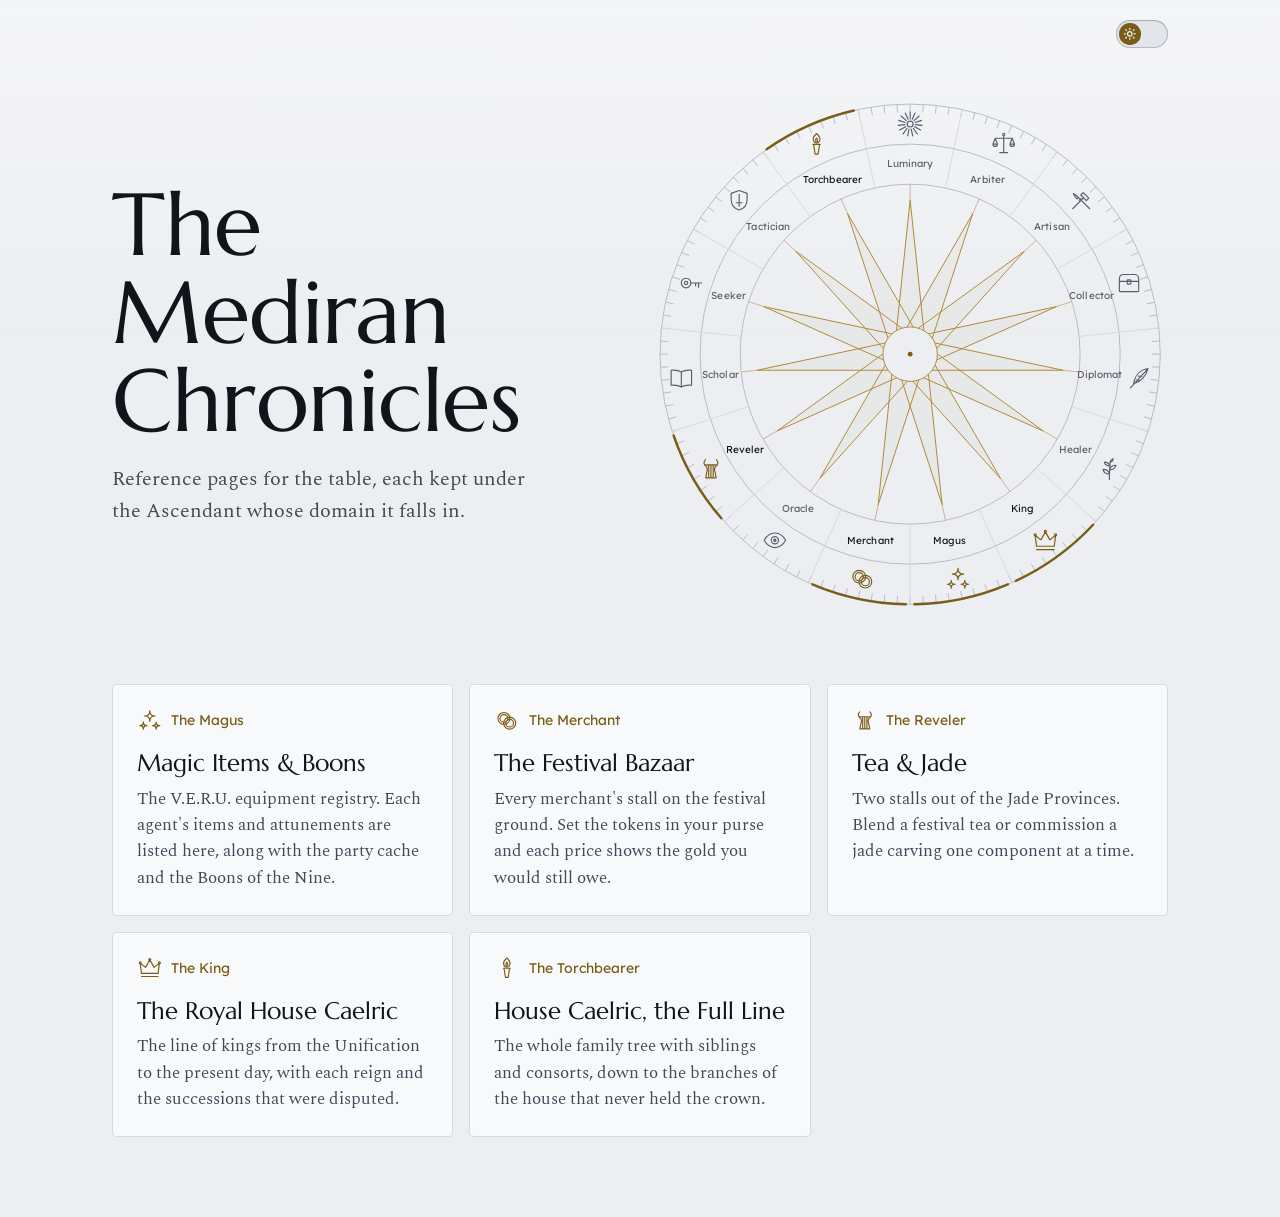
==== index.html @ 3e9a6857 "Add files via upload" ====
<!DOCTYPE html>
<html lang="en">
<head>
<meta charset="UTF-8">
<meta name="viewport" content="width=device-width, initial-scale=1, viewport-fit=cover">
<meta name="color-scheme" content="light dark">
<meta name="theme-color" content="#eceef1" media="(prefers-color-scheme: light)">
<meta name="theme-color" content="#08090f" media="(prefers-color-scheme: dark)">
<meta name="description" content="Reference pages for The Mediran Chronicles: magic items, the festival stalls and the royal line of House Caelric.">
<title>The Mediran Chronicles</title>
<script src="theme.js"></script>
<link rel="preconnect" href="https://fonts.googleapis.com">
<link rel="preconnect" href="https://fonts.gstatic.com" crossorigin>
<link rel="stylesheet" href="https://fonts.googleapis.com/css2?family=Lexend:wght@300..600&family=Marcellus&family=Spectral:ital,wght@0,400;0,500;0,600;1,400;1,600&display=swap">
<link rel="stylesheet" href="medir.css">
<style>
  .wrap {
    position: relative; z-index: 1;
    max-width: var(--page-w); margin: 0 auto;
    padding: 0 var(--pad-r) calc(5rem + env(safe-area-inset-bottom)) var(--pad-l);
  }

  /* ── Opening: the name beside the dial of the Fifteen ── */
  .hero {
    display: grid; align-items: center; gap: 1.5rem 3rem;
    grid-template-columns: 1fr;
    padding: clamp(1.25rem, 4vw, 2.5rem) 0 clamp(2.5rem, 6vw, 4.5rem);
  }
  @media (min-width: 60rem) { .hero { grid-template-columns: minmax(0, 1fr) minmax(0, 1.05fr); } }
  .hero h1 {
    margin: 0;
    font-family: var(--font-display); font-weight: 400;
    font-size: clamp(2.75rem, 1.4rem + 5.2vw, 5.5rem);
    line-height: 1; letter-spacing: -.005em; color: var(--text);
    text-wrap: balance;
  }
  .hero p { margin: 1.1rem 0 0; max-width: 26rem; font-size: 1.25rem; color: var(--text-dim); }

  .dial { width: 100%; max-width: 38rem; height: auto; margin-inline: auto; overflow: visible; }
  .dial .ring    { fill: none; stroke: var(--border-hi); stroke-width: 1; vector-effect: non-scaling-stroke; }
  .dial .tick    { stroke: var(--border-hi); stroke-width: 1; vector-effect: non-scaling-stroke; }
  .dial .divider { stroke: var(--border); stroke-width: 1; vector-effect: non-scaling-stroke; }
  .dial .ray     { stroke: var(--gold-line); stroke-width: 1; opacity: .55; vector-effect: non-scaling-stroke; }
  .dial .star    { fill: rgba(var(--gold-rgb), .035); stroke: var(--gold-line); stroke-width: 1; stroke-linejoin: miter;
                    vector-effect: non-scaling-stroke; animation: draw 1.6s cubic-bezier(.4,.1,.2,1) both; }
  .dial .hub-ring { fill: var(--bg); stroke: var(--gold-line); stroke-width: 1; vector-effect: non-scaling-stroke; }
  .dial .hub-dot { fill: var(--gold); }
  .dial .seg     { fill: transparent; transition: fill .2s; }
  .dial .sigil   { color: var(--text-ghost); }
  .dial .lbl     { font-family: var(--font-ui); font-size: 12.5px; fill: var(--text-ghost); letter-spacing: .01em; }
  .dial .asc     { animation: rise .5s ease both; animation-delay: calc(.35s + var(--i) * 45ms); }
  .dial .mark  { fill: none; stroke: var(--gold); stroke-width: 2.5; stroke-linecap: round; vector-effect: non-scaling-stroke; }
  .dial .linked .sigil { color: var(--gold); }
  .dial .linked .lbl   { fill: var(--text); }
  .dial a:focus-visible { outline: none; }
  .dial a:focus-visible .seg { fill: rgba(var(--gold-rgb), .2); stroke: var(--gold); stroke-width: 1; vector-effect: non-scaling-stroke; }
  @media (hover: hover) and (pointer: fine) { .dial .linked:hover .seg { fill: rgba(var(--gold-rgb), .16); } }
  @media (max-width: 39.99rem) { .dial .lbl { display: none; } }
  @keyframes draw { from { stroke-dasharray: 1; stroke-dashoffset: 1; fill-opacity: 0; } to { stroke-dasharray: 1; stroke-dashoffset: 0; } }
  @keyframes rise { from { opacity: 0; } }

  /* ── Pages ── */
  .entries {
    list-style: none; margin: 0; padding: 0;
    display: grid; gap: 1rem;
    grid-template-columns: repeat(auto-fill, minmax(min(100%, 20rem), 1fr));
  }
  .entry {
    display: flex; flex-direction: column; height: 100%;
    padding: 1.4rem 1.5rem 1.5rem;
    background: var(--surface); border: 1px solid var(--border); border-radius: var(--r-card);
    box-shadow: inset 0 1px 0 var(--hi);
    color: inherit; text-decoration: none;
    transition: border-color .18s, background-color .18s;
  }
  .entry-mark {
    display: flex; align-items: center; gap: .55rem; margin-bottom: 1rem;
    font-family: var(--font-ui); font-size: .875rem; color: var(--gold);
  }
  .entry-mark .sigil { width: 1.6rem; height: 1.6rem; }
  .entry h2 {
    margin: 0 0 .5rem;
    font-family: var(--font-display); font-weight: 400;
    font-size: 1.5rem; line-height: 1.18; color: var(--text);
  }
  .entry p { margin: 0; font-size: 1.0625rem; line-height: 1.55; color: var(--text-dim); }
  .entry:active { background: var(--surface-2); }
  @media (hover: hover) and (pointer: fine) {
    .entry:hover { border-color: var(--gold-line); background: var(--surface-2); }
  }
</style>
</head>
<body>
<nav class="medir-bar is-hub" aria-label="Site">
  <button class="medir-toggle" type="button" role="switch" aria-checked="false" aria-label="Dark mode"><span class="track" aria-hidden="true"><span class="knob"><svg class="i-sun" viewBox="0 0 24 24" fill="none" stroke="currentColor" stroke-width="2.2" stroke-linecap="round"><circle cx="12" cy="12" r="4"/><path d="M12 2.5v2M12 19.5v2M4.6 4.6l1.4 1.4M18 18l1.4 1.4M2.5 12h2M19.5 12h2M4.6 19.4 6 18M18 6l1.4-1.4"/></svg><svg class="i-moon" viewBox="0 0 24 24" fill="currentColor"><path d="M20 14.5A8 8 0 0 1 9.5 4a8 8 0 1 0 10.5 10.5Z"/></svg></span></span></button>
</nav>

<div class="wrap">
  <header class="hero">
    <div>
      <h1>The Mediran Chronicles</h1>
      <p>Reference pages for the table, each kept under the Ascendant whose domain it falls in.</p>
    </div>
    <svg class="dial" viewBox="-322 -322 644 644" role="group" aria-label="The Fifteen Ascendants"><circle class="ring" r="312"/><circle class="ring" r="262"/><circle class="ring" r="212"/><path class="tick" d="M0.0 -302.0L0.0 -312.0M15.8 -301.6L16.3 -311.6M31.6 -300.3L32.6 -310.3M47.2 -298.3L48.8 -308.2M62.8 -295.4L64.9 -305.2M78.2 -291.7L80.8 -301.4M93.3 -287.2L96.4 -296.7M108.2 -281.9L111.8 -291.3M122.8 -275.9L126.9 -285.0M137.1 -269.1L141.6 -278.0M151.0 -261.5L156.0 -270.2M164.5 -253.3L169.9 -261.7M177.5 -244.3L183.4 -252.4M190.1 -234.7L196.3 -242.5M202.1 -224.4L208.8 -231.9M213.5 -213.5L220.6 -220.6M224.4 -202.1L231.9 -208.8M234.7 -190.1L242.5 -196.3M244.3 -177.5L252.4 -183.4M253.3 -164.5L261.7 -169.9M261.5 -151.0L270.2 -156.0M269.1 -137.1L278.0 -141.6M275.9 -122.8L285.0 -126.9M281.9 -108.2L291.3 -111.8M287.2 -93.3L296.7 -96.4M291.7 -78.2L301.4 -80.8M295.4 -62.8L305.2 -64.9M298.3 -47.2L308.2 -48.8M300.3 -31.6L310.3 -32.6M301.6 -15.8L311.6 -16.3M302.0 0.0L312.0 0.0M301.6 15.8L311.6 16.3M300.3 31.6L310.3 32.6M298.3 47.2L308.2 48.8M295.4 62.8L305.2 64.9M291.7 78.2L301.4 80.8M287.2 93.3L296.7 96.4M281.9 108.2L291.3 111.8M275.9 122.8L285.0 126.9M269.1 137.1L278.0 141.6M261.5 151.0L270.2 156.0M253.3 164.5L261.7 169.9M244.3 177.5L252.4 183.4M234.7 190.1L242.5 196.3M224.4 202.1L231.9 208.8M213.5 213.5L220.6 220.6M202.1 224.4L208.8 231.9M190.1 234.7L196.3 242.5M177.5 244.3L183.4 252.4M164.5 253.3L169.9 261.7M151.0 261.5L156.0 270.2M137.1 269.1L141.6 278.0M122.8 275.9L126.9 285.0M108.2 281.9L111.8 291.3M93.3 287.2L96.4 296.7M78.2 291.7L80.8 301.4M62.8 295.4L64.9 305.2M47.2 298.3L48.8 308.2M31.6 300.3L32.6 310.3M15.8 301.6L16.3 311.6M0.0 302.0L0.0 312.0M-15.8 301.6L-16.3 311.6M-31.6 300.3L-32.6 310.3M-47.2 298.3L-48.8 308.2M-62.8 295.4L-64.9 305.2M-78.2 291.7L-80.8 301.4M-93.3 287.2L-96.4 296.7M-108.2 281.9L-111.8 291.3M-122.8 275.9L-126.9 285.0M-137.1 269.1L-141.6 278.0M-151.0 261.5L-156.0 270.2M-164.5 253.3L-169.9 261.7M-177.5 244.3L-183.4 252.4M-190.1 234.7L-196.3 242.5M-202.1 224.4L-208.8 231.9M-213.5 213.5L-220.6 220.6M-224.4 202.1L-231.9 208.8M-234.7 190.1L-242.5 196.3M-244.3 177.5L-252.4 183.4M-253.3 164.5L-261.7 169.9M-261.5 151.0L-270.2 156.0M-269.1 137.1L-278.0 141.6M-275.9 122.8L-285.0 126.9M-281.9 108.2L-291.3 111.8M-287.2 93.3L-296.7 96.4M-291.7 78.2L-301.4 80.8M-295.4 62.8L-305.2 64.9M-298.3 47.2L-308.2 48.8M-300.3 31.6L-310.3 32.6M-301.6 15.8L-311.6 16.3M-302.0 0.0L-312.0 0.0M-301.6 -15.8L-311.6 -16.3M-300.3 -31.6L-310.3 -32.6M-298.3 -47.2L-308.2 -48.8M-295.4 -62.8L-305.2 -64.9M-291.7 -78.2L-301.4 -80.8M-287.2 -93.3L-296.7 -96.4M-281.9 -108.2L-291.3 -111.8M-275.9 -122.8L-285.0 -126.9M-269.1 -137.1L-278.0 -141.6M-261.5 -151.0L-270.2 -156.0M-253.3 -164.5L-261.7 -169.9M-244.3 -177.5L-252.4 -183.4M-234.7 -190.1L-242.5 -196.3M-224.4 -202.1L-231.9 -208.8M-213.5 -213.5L-220.6 -220.6M-202.1 -224.4L-208.8 -231.9M-190.1 -234.7L-196.3 -242.5M-177.5 -244.3L-183.4 -252.4M-164.5 -253.3L-169.9 -261.7M-151.0 -261.5L-156.0 -270.2M-137.1 -269.1L-141.6 -278.0M-122.8 -275.9L-126.9 -285.0M-108.2 -281.9L-111.8 -291.3M-93.3 -287.2L-96.4 -296.7M-78.2 -291.7L-80.8 -301.4M-62.8 -295.4L-64.9 -305.2M-47.2 -298.3L-48.8 -308.2M-31.6 -300.3L-32.6 -310.3M-15.8 -301.6L-16.3 -311.6"/><path class="divider" d="M44.1 -207.4L64.9 -305.2M124.6 -171.5L183.4 -252.4M183.6 -106.0L270.2 -156.0M210.8 -22.2L310.3 -32.6M201.6 65.5L296.7 96.4M157.5 141.9L231.9 208.8M86.2 193.7L126.9 285.0M0.0 212.0L0.0 312.0M-86.2 193.7L-126.9 285.0M-157.5 141.9L-231.9 208.8M-201.6 65.5L-296.7 96.4M-210.8 -22.2L-310.3 -32.6M-183.6 -106.0L-270.2 -156.0M-124.6 -171.5L-183.4 -252.4M-44.1 -207.4L-64.9 -305.2"/><path class="star" pathLength="1" d="M0.0 -192.0L39.9 187.8L-78.1 -175.4L112.9 155.3L-142.7 -128.5L166.3 96.0L-182.6 -59.3L190.9 20.1L-190.9 20.1L182.6 -59.3L-166.3 96.0L142.7 -128.5L-112.9 155.3L78.1 -175.4L-39.9 187.8Z"/><path class="ray" d="M0.0 -192.0L0.0 -212.0M78.1 -175.4L86.2 -193.7M142.7 -128.5L157.5 -141.9M182.6 -59.3L201.6 -65.5M190.9 20.1L210.8 22.2M166.3 96.0L183.6 106.0M112.9 155.3L124.6 171.5M39.9 187.8L44.1 207.4M-39.9 187.8L-44.1 207.4M-112.9 155.3L-124.6 171.5M-166.3 96.0L-183.6 106.0M-190.9 20.1L-210.8 22.2M-182.6 -59.3L-201.6 -65.5M-142.7 -128.5L-157.5 -141.9M-78.1 -175.4L-86.2 -193.7"/><circle class="hub-ring" r="34"/><circle class="hub-dot" r="3"/><g class="asc" style="--i:0"><title>The Luminary: Religion, Inspiration, Light</title><path class="seg" d="M-64.9 -305.2A312 312 0 0 1 64.9 -305.2L44.1 -207.4A212 212 0 0 0 -44.1 -207.4Z"/><svg class="sigil" x="-17.0" y="-304.0" width="34" height="34" viewBox="0 0 24 24" aria-hidden="true"><path d="M12.00 7.40L12.00 1.40M13.87 7.80L16.31 2.32M15.42 8.92L19.88 4.91M16.37 10.58L22.08 8.72M16.57 12.48L22.54 13.11M15.98 14.30L21.18 17.30M14.70 15.72L18.23 20.58M12.96 16.50L14.20 22.37M11.04 16.50L9.80 22.37M9.30 15.72L5.77 20.58M8.02 14.30L2.82 17.30M7.43 12.48L1.46 13.11M7.63 10.58L1.92 8.72M8.58 8.92L4.12 4.91M10.13 7.80L7.69 2.32"/><circle cx="12" cy="12" r="2.6"/></svg><text class="lbl" x="0.0" y="-238.0" text-anchor="middle" dominant-baseline="central">Luminary</text></g><g class="asc" style="--i:1"><title>The Arbiter: Law, Justice, Redemption</title><path class="seg" d="M64.9 -305.2A312 312 0 0 1 183.4 -252.4L124.6 -171.5A212 212 0 0 0 44.1 -207.4Z"/><svg class="sigil" x="99.7" y="-279.2" width="34" height="34" viewBox="0 0 24 24" aria-hidden="true"><path d="M12 4.6v15M8.5 19.6h7M4.5 7h15M4.5 7l-2 5.2M4.5 7l2 5.2M19.5 7l-2 5.2M19.5 7l2 5.2M2.5 12.2h4a2 2 0 0 1-4 0zM17.5 12.2h4a2 2 0 0 1-4 0z"/><circle cx="12" cy="3.6" r="1"/></svg><text class="lbl" x="96.8" y="-217.4" text-anchor="middle" dominant-baseline="central">Arbiter</text></g><g class="asc" style="--i:2"><title>The Artisan: Craft, Innovation, Ingenuity</title><path class="seg" d="M183.4 -252.4A312 312 0 0 1 270.2 -156.0L183.6 -106.0A212 212 0 0 0 124.6 -171.5Z"/><svg class="sigil" x="196.3" y="-209.0" width="34" height="34" viewBox="0 0 24 24" aria-hidden="true"><path d="M4.5 19.5 14.15 9.87M13.79 5.27l4.95 4.95-2.12 2.12-4.95-4.95z"/><path d="M19.5 19.5 11.2 11.2M11.2 11.2l-1.6-1.6M9.6 9.6C8.4 8.3 7 7.1 5 6.2c.9 2 2.1 3.4 3.4 4.6z"/><path d="M12.1 10.3l-1.8 1.8" /></svg><text class="lbl" x="176.9" y="-159.3" text-anchor="middle" dominant-baseline="central">Artisan</text></g><g class="asc" style="--i:3"><title>The Collector: Wealth, Preservation, Ambition</title><path class="seg" d="M270.2 -156.0A312 312 0 0 1 310.3 -32.6L210.8 -22.2A212 212 0 0 0 183.6 -106.0Z"/><svg class="sigil" x="256.0" y="-105.7" width="34" height="34" viewBox="0 0 24 24" aria-hidden="true"><path d="M3.5 10.5V8a3.5 3.5 0 0 1 3.5-3.5h10A3.5 3.5 0 0 1 20.5 8v2.5"/><rect x="3.5" y="10.5" width="17" height="9" rx=".8"/><rect x="10.4" y="9.2" width="3.2" height="3.8" rx=".5"/></svg><text class="lbl" x="226.4" y="-73.5" text-anchor="middle" dominant-baseline="central">Collector</text></g><g class="asc" style="--i:4"><title>The Diplomat: Diplomacy, Persuasion, Influence</title><path class="seg" d="M310.3 -32.6A312 312 0 0 1 296.7 96.4L201.6 65.5A212 212 0 0 0 210.8 -22.2Z"/><svg class="sigil" x="268.4" y="13.0" width="34" height="34" viewBox="0 0 24 24" aria-hidden="true"><path d="M20 3.5C12.8 4.6 8.4 10 7.3 16.8c5.4-1.5 10.6-5.9 12.7-13.3zM20 3.5 4.5 20.5M9.5 13.6l3.2.4M11.6 10.2l3 .3"/></svg><text class="lbl" x="236.7" y="24.9" text-anchor="middle" dominant-baseline="central">Diplomat</text></g><g class="asc" style="--i:5"><title>The Healer: Medicine, Compassion, Sanctuary</title><path class="seg" d="M296.7 96.4A312 312 0 0 1 231.9 208.8L157.5 141.9A212 212 0 0 0 201.6 65.5Z"/><svg class="sigil" x="231.5" y="126.5" width="34" height="34" viewBox="0 0 24 24" aria-hidden="true"><path d="M12 21c0-5.5.2-10.6.6-15M12 16.2c-3 0-5.1-1.5-5.6-4.1 3 0 5.1 1.5 5.6 4.1zM12.2 12.6c3 0 5.1-1.5 5.6-4.1-3 0-5.1 1.5-5.6 4.1zM12.3 9.2c-2.5 0-4.2-1.3-4.7-3.4 2.5 0 4.2 1.3 4.7 3.4zM12.6 6c1.6-.4 2.6-1.6 2.9-3.2-1.6.4-2.6 1.6-2.9 3.2z"/></svg><text class="lbl" x="206.1" y="119.0" text-anchor="middle" dominant-baseline="central">Healer</text></g><a class="asc linked" href="caelric-roll.html" style="--i:6"><title>The King: The Royal House Caelric</title><path class="seg" d="M231.9 208.8A312 312 0 0 1 126.9 285.0L86.2 193.7A212 212 0 0 0 157.5 141.9Z"/><svg class="sigil" x="151.7" y="215.2" width="34" height="34" viewBox="0 0 24 24" aria-hidden="true"><path d="M4.2 17.2 3 7.6l5 4 4-7 4 7 5-4-1.2 9.6zM4.2 20.2h15.6"/><circle cx="12" cy="4.2" r=".9"/><circle cx="3" cy="7.2" r=".9"/><circle cx="21" cy="7.2" r=".9"/></svg><text class="lbl" x="139.9" y="192.5" text-anchor="middle" dominant-baseline="central">King</text><path class="mark" d="M228.2 212.8A312 312 0 0 1 131.9 282.8"/></a><a class="asc linked" href="magic-items.html" style="--i:7"><title>The Magus: Magic Items &amp; Boons</title><path class="seg" d="M126.9 285.0A312 312 0 0 1 0.0 312.0L0.0 212.0A212 212 0 0 0 86.2 193.7Z"/><svg class="sigil" x="42.7" y="263.7" width="34" height="34" viewBox="0 0 24 24" aria-hidden="true"><path d="M12,2.5Q12,7.5 17,7.5Q12,7.5 12,12.5Q12,7.5 7,7.5Q12,7.5 12,2.5ZM6,13.1Q6,16.5 9.4,16.5Q6,16.5 6,19.9Q6,16.5 2.6,16.5Q6,16.5 6,13.1ZM18,13.1Q18,16.5 21.4,16.5Q18,16.5 18,19.9Q18,16.5 14.6,16.5Q18,16.5 18,13.1Z"/></svg><text class="lbl" x="49.5" y="232.8" text-anchor="middle" dominant-baseline="central">Magus</text><path class="mark" d="M121.9 287.2A312 312 0 0 1 5.4 312.0"/></a><a class="asc linked" href="festival-bazaar.html" style="--i:8"><title>The Merchant: The Festival Bazaar</title><path class="seg" d="M0.0 312.0A312 312 0 0 1 -126.9 285.0L-86.2 193.7A212 212 0 0 0 0.0 212.0Z"/><svg class="sigil" x="-76.7" y="263.7" width="34" height="34" viewBox="0 0 24 24" aria-hidden="true"><circle cx="9.3" cy="9.8" r="5.6"/><circle cx="9.3" cy="9.8" r="3.6"/><circle cx="14.7" cy="14.2" r="5.6"/><circle cx="14.7" cy="14.2" r="3.6"/></svg><text class="lbl" x="-49.5" y="232.8" text-anchor="middle" dominant-baseline="central">Merchant</text><path class="mark" d="M-5.4 312.0A312 312 0 0 1 -121.9 287.2"/></a><g class="asc" style="--i:9"><title>The Oracle: Prophecy, Insight, Fate</title><path class="seg" d="M-126.9 285.0A312 312 0 0 1 -231.9 208.8L-157.5 141.9A212 212 0 0 0 -86.2 193.7Z"/><svg class="sigil" x="-185.7" y="215.2" width="34" height="34" viewBox="0 0 24 24" aria-hidden="true"><path d="M2.5 12c2.5-4.4 5.8-6.4 9.5-6.4s7 2 9.5 6.4c-2.5 4.4-5.8 6.4-9.5 6.4S5 16.4 2.5 12z"/><circle cx="12" cy="12" r="3.2"/><circle cx="12" cy="12" r="1" class="fill"/></svg><text class="lbl" x="-139.9" y="192.5" text-anchor="middle" dominant-baseline="central">Oracle</text></g><a class="asc linked" href="tea-and-jade.html" style="--i:10"><title>The Reveler: Tea &amp; Jade</title><path class="seg" d="M-231.9 208.8A312 312 0 0 1 -296.7 96.4L-201.6 65.5A212 212 0 0 0 -157.5 141.9Z"/><svg class="sigil" x="-265.5" y="126.5" width="34" height="34" viewBox="0 0 24 24" aria-hidden="true"><path d="M7.2 3.6C5.2 5.6 5.6 8 7.6 9.4c1.5 1.1 1.6 2.9.7 5.4L7.4 19.6h9.2l-.9-4.8c-.9-2.5-.8-4.3.7-5.4 2-1.4 2.4-3.8.4-5.8M7.4 8.2h9.2M10 8.2v11.4M12 8.2v11.4M14 8.2v11.4"/></svg><text class="lbl" x="-206.1" y="119.0" text-anchor="middle" dominant-baseline="central">Reveler</text><path class="mark" d="M-235.5 204.7A312 312 0 0 1 -295.0 101.6"/></a><g class="asc" style="--i:11"><title>The Scholar: Knowledge, Education, Logic</title><path class="seg" d="M-296.7 96.4A312 312 0 0 1 -310.3 -32.6L-210.8 -22.2A212 212 0 0 0 -201.6 65.5Z"/><svg class="sigil" x="-302.4" y="13.0" width="34" height="34" viewBox="0 0 24 24" aria-hidden="true"><path d="M12 6.6C9.6 5.1 6.6 4.6 3 5v13.2c3.6-.4 6.6.1 9 1.6 2.4-1.5 5.4-2 9-1.6V5c-3.6-.4-6.6.1-9 1.6zM12 6.6v13.2"/></svg><text class="lbl" x="-236.7" y="24.9" text-anchor="middle" dominant-baseline="central">Scholar</text></g><g class="asc" style="--i:12"><title>The Seeker: Secrets, Curiosity, Shadows</title><path class="seg" d="M-310.3 -32.6A312 312 0 0 1 -270.2 -156.0L-183.6 -106.0A212 212 0 0 0 -210.8 -22.2Z"/><svg class="sigil" x="-290.0" y="-105.7" width="34" height="34" viewBox="0 0 24 24" aria-hidden="true"><circle cx="7.4" cy="12" r="4.2"/><circle cx="7.4" cy="12" r="1.5"/><path d="M11.6 12h9.4M18.4 12v3.6M15.8 12v2.6"/></svg><text class="lbl" x="-226.4" y="-73.5" text-anchor="middle" dominant-baseline="central">Seeker</text></g><g class="asc" style="--i:13"><title>The Tactician: War, Strategy, Discipline</title><path class="seg" d="M-270.2 -156.0A312 312 0 0 1 -183.4 -252.4L-124.6 -171.5A212 212 0 0 0 -183.6 -106.0Z"/><svg class="sigil" x="-230.3" y="-209.0" width="34" height="34" viewBox="0 0 24 24" aria-hidden="true"><path d="M12 3.4 5 6v5.6c0 4.4 2.9 7.7 7 9 4.1-1.3 7-4.6 7-9V6z"/><path d="M12 6.8v10.4M9.4 14.2h5.2"/></svg><text class="lbl" x="-176.9" y="-159.3" text-anchor="middle" dominant-baseline="central">Tactician</text></g><a class="asc linked" href="caelric-tree.html" style="--i:14"><title>The Torchbearer: House Caelric, the Full Line</title><path class="seg" d="M-183.4 -252.4A312 312 0 0 1 -64.9 -305.2L-44.1 -207.4A212 212 0 0 0 -124.6 -171.5Z"/><svg class="sigil" x="-133.7" y="-279.2" width="34" height="34" viewBox="0 0 24 24" aria-hidden="true"><path d="M9.4 12.4h5.2l-1.3 8.6h-2.6zM8.8 12.4h6.4"/><path d="M12 2.8c2.6 2.4 3.7 4.6 2.7 6.7-.6 1.2-1.6 1.8-2.7 1.8s-2.1-.6-2.7-1.8C8.3 7.4 9.4 5.2 12 2.8z"/><path d="M12 6.8c.9.9 1.2 1.8.8 2.6-.2.4-.5.6-.8.6s-.6-.2-.8-.6c-.4-.8-.1-1.7.8-2.6z"/></svg><text class="lbl" x="-96.8" y="-217.4" text-anchor="middle" dominant-baseline="central">Torchbearer</text><path class="mark" d="M-179.0 -255.6A312 312 0 0 1 -70.2 -304.0"/></a></svg>
  </header>

  <main>
    <ul class="entries">
      <li>
        <a class="entry" href="magic-items.html">
          <span class="entry-mark"><svg class="sigil" viewBox="0 0 24 24" aria-hidden="true"><path d="M12,2.5Q12,7.5 17,7.5Q12,7.5 12,12.5Q12,7.5 7,7.5Q12,7.5 12,2.5ZM6,13.1Q6,16.5 9.4,16.5Q6,16.5 6,19.9Q6,16.5 2.6,16.5Q6,16.5 6,13.1ZM18,13.1Q18,16.5 21.4,16.5Q18,16.5 18,19.9Q18,16.5 14.6,16.5Q18,16.5 18,13.1Z"/></svg><span>The Magus</span></span>
          <h2>Magic Items &amp; Boons</h2>
          <p>The V.E.R.U. equipment registry. Each agent's items and attunements are listed here, along with the party cache and the Boons of the Nine.</p>
        </a>
      </li>
      <li>
        <a class="entry" href="festival-bazaar.html">
          <span class="entry-mark"><svg class="sigil" viewBox="0 0 24 24" aria-hidden="true"><circle cx="9.3" cy="9.8" r="5.6"/><circle cx="9.3" cy="9.8" r="3.6"/><circle cx="14.7" cy="14.2" r="5.6"/><circle cx="14.7" cy="14.2" r="3.6"/></svg><span>The Merchant</span></span>
          <h2>The Festival Bazaar</h2>
          <p>Every merchant's stall on the festival ground. Set the tokens in your purse and each price shows the gold you would still owe.</p>
        </a>
      </li>
      <li>
        <a class="entry" href="tea-and-jade.html">
          <span class="entry-mark"><svg class="sigil" viewBox="0 0 24 24" aria-hidden="true"><path d="M7.2 3.6C5.2 5.6 5.6 8 7.6 9.4c1.5 1.1 1.6 2.9.7 5.4L7.4 19.6h9.2l-.9-4.8c-.9-2.5-.8-4.3.7-5.4 2-1.4 2.4-3.8.4-5.8M7.4 8.2h9.2M10 8.2v11.4M12 8.2v11.4M14 8.2v11.4"/></svg><span>The Reveler</span></span>
          <h2>Tea &amp; Jade</h2>
          <p>Two stalls out of the Jade Provinces. Blend a festival tea or commission a jade carving one component at a time.</p>
        </a>
      </li>
      <li>
        <a class="entry" href="caelric-roll.html">
          <span class="entry-mark"><svg class="sigil" viewBox="0 0 24 24" aria-hidden="true"><path d="M4.2 17.2 3 7.6l5 4 4-7 4 7 5-4-1.2 9.6zM4.2 20.2h15.6"/><circle cx="12" cy="4.2" r=".9"/><circle cx="3" cy="7.2" r=".9"/><circle cx="21" cy="7.2" r=".9"/></svg><span>The King</span></span>
          <h2>The Royal House Caelric</h2>
          <p>The line of kings from the Unification to the present day, with each reign and the successions that were disputed.</p>
        </a>
      </li>
      <li>
        <a class="entry" href="caelric-tree.html">
          <span class="entry-mark"><svg class="sigil" viewBox="0 0 24 24" aria-hidden="true"><path d="M9.4 12.4h5.2l-1.3 8.6h-2.6zM8.8 12.4h6.4"/><path d="M12 2.8c2.6 2.4 3.7 4.6 2.7 6.7-.6 1.2-1.6 1.8-2.7 1.8s-2.1-.6-2.7-1.8C8.3 7.4 9.4 5.2 12 2.8z"/><path d="M12 6.8c.9.9 1.2 1.8.8 2.6-.2.4-.5.6-.8.6s-.6-.2-.8-.6c-.4-.8-.1-1.7.8-2.6z"/></svg><span>The Torchbearer</span></span>
          <h2>House Caelric, the Full Line</h2>
          <p>The whole family tree with siblings and consorts, down to the branches of the house that never held the crown.</p>
        </a>
      </li>
    </ul>
  </main>
</div>
</body>
</html>
---- medir.css ----
/* ════════════════════════════════════════════════════════════════
   The Mediran Chronicles · shared styles

   Built around the Fifteen Ascendants. Dark is the night sky the
   starreaders chart; light is moonstone. Surfaces are flat and cut
   with hairlines, gold is the Radiant Path's gold and marks anything
   chosen, and each page carries the sigil of the Ascendant whose
   domain it falls under.

   Type: Marcellus (titles and names), Spectral (reading), Lexend
   (buttons, labels, numbers). Sizes are in rem so browser zoom and
   phone text settings scale them.
   ════════════════════════════════════════════════════════════════ */

:root,
:root[data-theme="light"] {
  color-scheme: light;

  --bg:          #eceef1;   /* moonstone */
  --bg-deep:     #e3e6eb;
  --surface:     #f8f9fb;
  --surface-2:   #ffffff;
  --surface-3:   #e2e5ea;
  --border:      #d6d9e0;
  --border-hi:   #b8bcc7;
  --line:        #a3a8b5;

  --text:        #12141b;
  --text-dim:    #434756;
  --text-ghost:  #5a5e6d;
  --on-accent:   #ffffff;

  --gold:        #7a5c16;  --gold-rgb: 122,92,22;   /* the Radiant Path's gold, as ink */
  --gold-line:   #b08a3a;                            /* gold as a hairline or rule */
  --blue:        #1f3a70;  --blue-rgb: 31,58,112;
  --blue-mid:    #2f4f8c;
  --blue-deep:   #12141b;
  --maroon:      #7d2437;  --maroon-rgb: 125,36,55;
  --mauve:       #634a78;
  --jade:        #2a6047;  --jade-rgb: 42,96,71;
  --token:       #745510;

  --co: #5c5040;  --uc: #2a6136;  --ra: #24508f;  --vr: #5e4686;  --lg: #7e2f6c;  --at: #1f5f5e;
  --by: #6a5000;  --bo: #883a10;  --br: #8a1d30;

  --c-atticus: #735412;  --c-evessa: #634a78;  --c-fizz: #87461a;  --c-jet: #8a2e2e;
  --c-otho:    #2a6136;  --c-raiten: #1f5585;  --c-party: #52545c;

  --t-living: #2f6070;  --t-living-bg: #e6eef0;  --t-couchant: #2c5a37;
  --t-rampant: #8a2a2a; --t-chorus: #55468a;     --t-unreigned: #b9bdc8;

  --hi:          rgba(255,255,255,.9);   /* the lit top edge of a cut surface */
  --sunk:        inset 0 1px 2px rgba(18,20,27,.10);
  --bar-bg:      #eceef1;
  --gold-tint:   .07;
  --scrim:       rgba(18,20,27,.42);

  --page-texture: linear-gradient(180deg, #f4f5f7 0%, rgba(244,245,247,0) 38%);
}

:root[data-theme="dark"] {
  color-scheme: dark;

  --bg:          #08090f;   /* night */
  --bg-deep:     #06070b;
  --surface:     #10121a;
  --surface-2:   #151823;
  --surface-3:   #05060a;
  --border:      #22263a;
  --border-hi:   #33384f;
  --line:        #474d66;

  --text:        #ebeaf2;
  --text-dim:    #a5a7b8;
  --text-ghost:  #8a8c9e;
  --on-accent:   #08090f;

  --gold:        #dcbb72;  --gold-rgb: 220,187,114;
  --gold-line:   #a98c4c;
  --blue:        #9cb9f2;  --blue-rgb: 156,185,242;
  --blue-mid:    #7a9ad8;
  --blue-deep:   #ebeaf2;
  --maroon:      #e8909f;  --maroon-rgb: 232,144,159;
  --mauve:       #c2a8d8;
  --jade:        #63c497;  --jade-rgb: 99,196,151;
  --token:       #e6bd5f;

  --co: #b0a796;  --uc: #45bf75;  --ra: #5ea6e6;  --vr: #a58cea;  --lg: #d470d4;  --at: #40d0d0;
  --by: #d4ab2a;  --bo: #e5794a;  --br: #ec6a80;

  --c-atticus: #d4ab5a;  --c-evessa: #b9a0d6;  --c-fizz: #df9a64;  --c-jet: #e57a72;
  --c-otho:    #79bf84;  --c-raiten: #6fb4ea;  --c-party: #a2a9b8;

  --t-living: #5aa3b8;  --t-living-bg: #0f1a22;  --t-couchant: #66b479;
  --t-rampant: #e06a6a; --t-chorus: #a594e0;     --t-unreigned: #3a3f55;

  --hi:          rgba(200,210,255,.045);
  --sunk:        inset 0 1px 2px rgba(0,0,0,.6);
  --bar-bg:      #0b0c13;
  --gold-tint:   .12;
  --scrim:       rgba(0,0,0,.66);

  --page-texture: radial-gradient(ellipse 70% 45% at 50% -5%, #121630 0%, rgba(18,22,48,0) 70%);
}

/* Material tokens the page styles use. Everything is flat and cut with a
   hairline: panels sit on the page with a lit top edge, wells are sunk a
   pixel, and gold marks anything chosen. */
:root {
  --slab-fill:   var(--surface);
  --slab-edge:   var(--border);
  --slab-shadow: inset 0 1px 0 var(--hi);
  --slab-lift:   inset 0 1px 0 var(--hi), 0 0 0 1px var(--border-hi);
  --well-fill:   var(--surface-3);
  --well-shadow: var(--sunk), inset 0 0 0 1px var(--border);
  --btn-fill:    var(--surface-2);
  --btn-shadow:  inset 0 1px 0 var(--hi);
  --btn-press:   var(--sunk);
  --gold-fill:   rgba(var(--gold-rgb), var(--gold-tint));
  --gold-shadow: inset 0 0 0 1px var(--gold-line);
  --gold-edge:   var(--gold-line);
  --on-gold:     var(--gold);
  --groove-dark: var(--border);
  --groove-light: transparent;
  --carve:       none;

  --maroon-bg: rgba(var(--maroon-rgb),.08);  --maroon-bd: rgba(var(--maroon-rgb),.40);
  --blue-bd:   rgba(var(--blue-rgb),.40);
  --jade-bg:   rgba(var(--jade-rgb),.08);    --jade-bd:   rgba(var(--jade-rgb),.40);

  --surface2: var(--surface-2);   /* names the Caelric tree uses */
  --dim:      var(--text-dim);
  --ghost:    var(--text-ghost);

  --font-display: 'Marcellus', 'Optima', 'Palatino Linotype', Georgia, serif;
  --font-ui:      'Lexend', system-ui, -apple-system, 'Segoe UI', Roboto, sans-serif;
  --font-text:    'Spectral', Georgia, 'Times New Roman', serif;
  --font-kanji:   'Noto Serif JP', 'Hiragino Mincho ProN', 'Yu Mincho', 'MS Mincho', serif;

  --r-card: 4px;
  --r-ctl:  3px;
  --r-pill: 3px;

  --page-w: 72rem;
  --gutter: clamp(1rem, 4vw, 3rem);
  --pad-l: max(var(--gutter), env(safe-area-inset-left));
  --pad-r: max(var(--gutter), env(safe-area-inset-right));
}

/* ── Base ─────────────────────────────────────────────────────── */
*, *::before, *::after { box-sizing: border-box; }

html {
  font-size: 100%;
  -webkit-text-size-adjust: 100%;
  text-size-adjust: 100%;
  background: var(--bg);
  scroll-padding-top: 6rem;
}
@media (min-width: 1700px) { html { font-size: 106.25%; } }   /* the television */
@media (min-width: 2300px) { html { font-size: 118.75%; } }

body {
  margin: 0;
  min-height: 100vh;
  min-height: 100svh;
  background: var(--bg);
  color: var(--text);
  font-family: var(--font-text);
  font-size: 1.1875rem;
  line-height: 1.6;
  font-variant-numeric: lining-nums;
  -webkit-font-smoothing: antialiased;
  text-rendering: optimizeLegibility;
  overflow-wrap: break-word;
  --bar-inline: max(var(--pad-l), calc((100% - var(--page-w)) / 2 + var(--gutter)));
}
body::before {
  content: ''; position: fixed; inset: 0; z-index: 0; pointer-events: none;
  background: var(--page-texture);
}

a, button, input, select, [role="tab"] { -webkit-tap-highlight-color: transparent; }
button, a { touch-action: manipulation; }
button, input, select, textarea { font: inherit; color: inherit; }
button { cursor: pointer; }
img, svg { display: block; max-width: 100%; }

:focus-visible { outline: 1px solid var(--gold); outline-offset: 3px; }
::selection { background: rgba(var(--gold-rgb), .28); }

.kanji { font-family: var(--font-kanji); font-style: normal; font-weight: 400; }

@media (prefers-reduced-motion: reduce) {
  *, *::before, *::after { animation: none !important; transition: none !important; scroll-behavior: auto !important; }
}

/* ── Sigils: each Ascendant's icon, drawn as an engraved line ── */
.sigil {
  flex-shrink: 0; width: 1em; height: 1em; overflow: visible;
  fill: none; stroke: currentColor; stroke-width: 1.15; stroke-linecap: round; stroke-linejoin: round;
  vector-effect: non-scaling-stroke;
}
.sigil * { vector-effect: non-scaling-stroke; }
.sigil .fill { fill: currentColor; }

/* ── Top bar ─────────────────────────────────────────────────── */
.medir-bar {
  position: relative; z-index: 30;
  display: flex; align-items: center; justify-content: space-between; gap: 1rem;
  max-width: var(--page-w); margin: 0 auto;
  padding: max(.75rem, env(safe-area-inset-top)) var(--pad-r) 0 var(--pad-l);
}
.medir-bar.is-hub { justify-content: flex-end; }

.medir-home {
  display: inline-flex; align-items: center; gap: .5rem;
  min-height: 44px; margin-left: -.4rem; padding: 0 .4rem;
  font-family: var(--font-display); font-size: 1.0625rem; letter-spacing: .01em;
  color: var(--text-dim); text-decoration: none;
}
.medir-home svg { width: 1rem; height: 1rem; flex-shrink: 0; }

/* the theme switch: a gold bead in a hairline channel */
.medir-toggle {
  display: inline-flex; align-items: center; justify-content: center;
  min-width: 44px; min-height: 44px; margin-right: -.25rem; padding: 0 .25rem;
  background: none; border: 0;
}
.medir-toggle .track {
  position: relative; display: block; width: 3.25rem; height: 1.75rem;
  background: var(--surface-3); border-radius: 999px; box-shadow: var(--sunk), inset 0 0 0 1px var(--border-hi);
}
.medir-toggle .knob {
  position: absolute; top: .2rem; left: .2rem;
  display: grid; place-items: center; width: 1.35rem; height: 1.35rem;
  background: var(--gold); border-radius: 50%;
  color: var(--bg);
  transition: transform .22s cubic-bezier(.3,.7,.2,1);
}
.medir-toggle svg { width: .85rem; height: .85rem; }
.medir-toggle .i-moon { display: none; }
:root[data-theme="dark"] .medir-toggle .knob   { transform: translateX(1.5rem); }
:root[data-theme="dark"] .medir-toggle .i-moon { display: block; }
:root[data-theme="dark"] .medir-toggle .i-sun  { display: none; }

@media (hover: hover) and (pointer: fine) { .medir-home:hover { color: var(--text); } }
.medir-home:active { color: var(--text); }

/* ── Page heading ────────────────────────────────────────────── */
.page-head { margin: clamp(1.75rem, 5vw, 3.75rem) 0 clamp(1.75rem, 4vw, 3rem); }
.page-mark {
  display: flex; align-items: center; gap: .6rem;
  margin-bottom: .9rem;
  font-family: var(--font-ui); font-size: .9375rem; color: var(--text-dim);
}
.page-mark .sigil { width: 2.25rem; height: 2.25rem; color: var(--gold); }
.page-title {
  margin: 0;
  font-family: var(--font-display); font-weight: 400;
  font-size: clamp(2.125rem, 1.4rem + 2.8vw, 3.75rem);
  line-height: 1.06; letter-spacing: 0;
  color: var(--text);
  text-wrap: balance;
}
.page-sub {
  margin: .75rem 0 0; max-width: 38rem;
  font-size: 1.1875rem; line-height: 1.5; color: var(--text-dim);
}

/* ── Badges: a rarity mark and its name ──────────────────────── */
.badge, .att-badge {
  --c: var(--text-dim);
  display: inline-flex; align-items: center; gap: .45em;
  padding: .1rem .55rem .1rem .45rem;
  font-family: var(--font-ui); font-size: .875rem; font-weight: 400; line-height: 1.5; white-space: nowrap;
  color: var(--c); background: transparent; border: 1px solid color-mix(in srgb, var(--c) 45%, transparent);
  border-radius: 2px; box-shadow: none;
}
.badge::before, .att-badge::before {
  content: ''; flex-shrink: 0; width: .5em; height: .5em; transform: rotate(45deg);
  background: var(--c);
}
.badge.co { --c: var(--co); }
.badge.uc { --c: var(--uc); }
.badge.ra { --c: var(--ra); }
.badge.vr { --c: var(--vr); }
.badge.lg { --c: var(--lg); }
.badge.at, .att-badge { --c: var(--at); }
.badge.one { --c: var(--maroon); }
.badge.bt  { --c: var(--tc, var(--text-dim)); }
.badge.unat { --c: var(--text-ghost); }
.badge.unat::before { background: none; box-shadow: inset 0 0 0 1px var(--text-ghost); }

@media print {
  .medir-bar, body::before { display: none; }
  body { background: #fff; color: #000; }
}
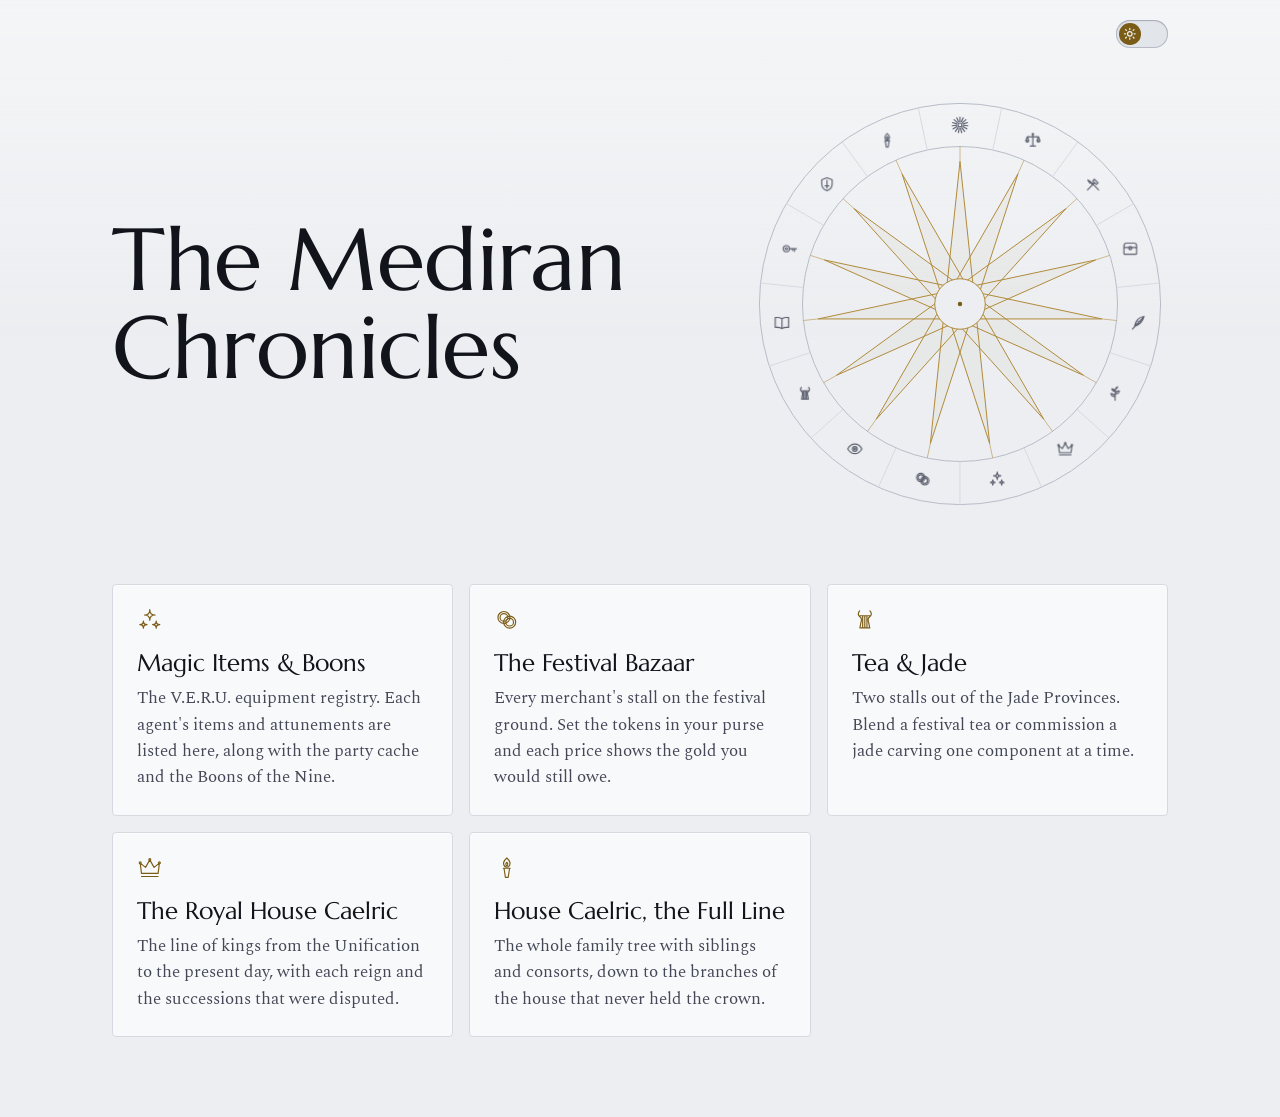
==== commit a565d355: "Add files via upload" ====
--- a/index.html
+++ b/index.html
@@ -26,7 +26,7 @@
     grid-template-columns: 1fr;
     padding: clamp(1.25rem, 4vw, 2.5rem) 0 clamp(2.5rem, 6vw, 4.5rem);
   }
-  @media (min-width: 60rem) { .hero { grid-template-columns: minmax(0, 1fr) minmax(0, 1.05fr); } }
+  @media (min-width: 60rem) { .hero { grid-template-columns: minmax(0, 1fr) minmax(0, 26rem); } }
   .hero h1 {
     margin: 0;
     font-family: var(--font-display); font-weight: 400;
@@ -34,11 +34,9 @@
     line-height: 1; letter-spacing: -.005em; color: var(--text);
     text-wrap: balance;
   }
-  .hero p { margin: 1.1rem 0 0; max-width: 26rem; font-size: 1.25rem; color: var(--text-dim); }
 
-  .dial { width: 100%; max-width: 38rem; height: auto; margin-inline: auto; overflow: visible; }
+  .dial { width: 100%; max-width: 26rem; height: auto; margin-inline: auto; overflow: visible; }
   .dial .ring    { fill: none; stroke: var(--border-hi); stroke-width: 1; vector-effect: non-scaling-stroke; }
-  .dial .tick    { stroke: var(--border-hi); stroke-width: 1; vector-effect: non-scaling-stroke; }
   .dial .divider { stroke: var(--border); stroke-width: 1; vector-effect: non-scaling-stroke; }
   .dial .ray     { stroke: var(--gold-line); stroke-width: 1; opacity: .55; vector-effect: non-scaling-stroke; }
   .dial .star    { fill: rgba(var(--gold-rgb), .035); stroke: var(--gold-line); stroke-width: 1; stroke-linejoin: miter;
@@ -47,15 +45,8 @@
   .dial .hub-dot { fill: var(--gold); }
   .dial .seg     { fill: transparent; transition: fill .2s; }
   .dial .sigil   { color: var(--text-ghost); }
-  .dial .lbl     { font-family: var(--font-ui); font-size: 12.5px; fill: var(--text-ghost); letter-spacing: .01em; }
   .dial .asc     { animation: rise .5s ease both; animation-delay: calc(.35s + var(--i) * 45ms); }
-  .dial .mark  { fill: none; stroke: var(--gold); stroke-width: 2.5; stroke-linecap: round; vector-effect: non-scaling-stroke; }
-  .dial .linked .sigil { color: var(--gold); }
-  .dial .linked .lbl   { fill: var(--text); }
-  .dial a:focus-visible { outline: none; }
-  .dial a:focus-visible .seg { fill: rgba(var(--gold-rgb), .2); stroke: var(--gold); stroke-width: 1; vector-effect: non-scaling-stroke; }
-  @media (hover: hover) and (pointer: fine) { .dial .linked:hover .seg { fill: rgba(var(--gold-rgb), .16); } }
-  @media (max-width: 39.99rem) { .dial .lbl { display: none; } }
+  @media (max-width: 39.99rem) { .dial { max-width: 17rem; } }
   @keyframes draw { from { stroke-dasharray: 1; stroke-dashoffset: 1; fill-opacity: 0; } to { stroke-dasharray: 1; stroke-dashoffset: 0; } }
   @keyframes rise { from { opacity: 0; } }
 
@@ -74,8 +65,7 @@
     transition: border-color .18s, background-color .18s;
   }
   .entry-mark {
-    display: flex; align-items: center; gap: .55rem; margin-bottom: 1rem;
-    font-family: var(--font-ui); font-size: .875rem; color: var(--gold);
+    display: flex; margin-bottom: 1rem; color: var(--gold);
   }
   .entry-mark .sigil { width: 1.6rem; height: 1.6rem; }
   .entry h2 {
@@ -99,44 +89,43 @@
   <header class="hero">
     <div>
       <h1>The Mediran Chronicles</h1>
-      <p>Reference pages for the table, each kept under the Ascendant whose domain it falls in.</p>
     </div>
-    <svg class="dial" viewBox="-322 -322 644 644" role="group" aria-label="The Fifteen Ascendants"><circle class="ring" r="312"/><circle class="ring" r="262"/><circle class="ring" r="212"/><path class="tick" d="M0.0 -302.0L0.0 -312.0M15.8 -301.6L16.3 -311.6M31.6 -300.3L32.6 -310.3M47.2 -298.3L48.8 -308.2M62.8 -295.4L64.9 -305.2M78.2 -291.7L80.8 -301.4M93.3 -287.2L96.4 -296.7M108.2 -281.9L111.8 -291.3M122.8 -275.9L126.9 -285.0M137.1 -269.1L141.6 -278.0M151.0 -261.5L156.0 -270.2M164.5 -253.3L169.9 -261.7M177.5 -244.3L183.4 -252.4M190.1 -234.7L196.3 -242.5M202.1 -224.4L208.8 -231.9M213.5 -213.5L220.6 -220.6M224.4 -202.1L231.9 -208.8M234.7 -190.1L242.5 -196.3M244.3 -177.5L252.4 -183.4M253.3 -164.5L261.7 -169.9M261.5 -151.0L270.2 -156.0M269.1 -137.1L278.0 -141.6M275.9 -122.8L285.0 -126.9M281.9 -108.2L291.3 -111.8M287.2 -93.3L296.7 -96.4M291.7 -78.2L301.4 -80.8M295.4 -62.8L305.2 -64.9M298.3 -47.2L308.2 -48.8M300.3 -31.6L310.3 -32.6M301.6 -15.8L311.6 -16.3M302.0 0.0L312.0 0.0M301.6 15.8L311.6 16.3M300.3 31.6L310.3 32.6M298.3 47.2L308.2 48.8M295.4 62.8L305.2 64.9M291.7 78.2L301.4 80.8M287.2 93.3L296.7 96.4M281.9 108.2L291.3 111.8M275.9 122.8L285.0 126.9M269.1 137.1L278.0 141.6M261.5 151.0L270.2 156.0M253.3 164.5L261.7 169.9M244.3 177.5L252.4 183.4M234.7 190.1L242.5 196.3M224.4 202.1L231.9 208.8M213.5 213.5L220.6 220.6M202.1 224.4L208.8 231.9M190.1 234.7L196.3 242.5M177.5 244.3L183.4 252.4M164.5 253.3L169.9 261.7M151.0 261.5L156.0 270.2M137.1 269.1L141.6 278.0M122.8 275.9L126.9 285.0M108.2 281.9L111.8 291.3M93.3 287.2L96.4 296.7M78.2 291.7L80.8 301.4M62.8 295.4L64.9 305.2M47.2 298.3L48.8 308.2M31.6 300.3L32.6 310.3M15.8 301.6L16.3 311.6M0.0 302.0L0.0 312.0M-15.8 301.6L-16.3 311.6M-31.6 300.3L-32.6 310.3M-47.2 298.3L-48.8 308.2M-62.8 295.4L-64.9 305.2M-78.2 291.7L-80.8 301.4M-93.3 287.2L-96.4 296.7M-108.2 281.9L-111.8 291.3M-122.8 275.9L-126.9 285.0M-137.1 269.1L-141.6 278.0M-151.0 261.5L-156.0 270.2M-164.5 253.3L-169.9 261.7M-177.5 244.3L-183.4 252.4M-190.1 234.7L-196.3 242.5M-202.1 224.4L-208.8 231.9M-213.5 213.5L-220.6 220.6M-224.4 202.1L-231.9 208.8M-234.7 190.1L-242.5 196.3M-244.3 177.5L-252.4 183.4M-253.3 164.5L-261.7 169.9M-261.5 151.0L-270.2 156.0M-269.1 137.1L-278.0 141.6M-275.9 122.8L-285.0 126.9M-281.9 108.2L-291.3 111.8M-287.2 93.3L-296.7 96.4M-291.7 78.2L-301.4 80.8M-295.4 62.8L-305.2 64.9M-298.3 47.2L-308.2 48.8M-300.3 31.6L-310.3 32.6M-301.6 15.8L-311.6 16.3M-302.0 0.0L-312.0 0.0M-301.6 -15.8L-311.6 -16.3M-300.3 -31.6L-310.3 -32.6M-298.3 -47.2L-308.2 -48.8M-295.4 -62.8L-305.2 -64.9M-291.7 -78.2L-301.4 -80.8M-287.2 -93.3L-296.7 -96.4M-281.9 -108.2L-291.3 -111.8M-275.9 -122.8L-285.0 -126.9M-269.1 -137.1L-278.0 -141.6M-261.5 -151.0L-270.2 -156.0M-253.3 -164.5L-261.7 -169.9M-244.3 -177.5L-252.4 -183.4M-234.7 -190.1L-242.5 -196.3M-224.4 -202.1L-231.9 -208.8M-213.5 -213.5L-220.6 -220.6M-202.1 -224.4L-208.8 -231.9M-190.1 -234.7L-196.3 -242.5M-177.5 -244.3L-183.4 -252.4M-164.5 -253.3L-169.9 -261.7M-151.0 -261.5L-156.0 -270.2M-137.1 -269.1L-141.6 -278.0M-122.8 -275.9L-126.9 -285.0M-108.2 -281.9L-111.8 -291.3M-93.3 -287.2L-96.4 -296.7M-78.2 -291.7L-80.8 -301.4M-62.8 -295.4L-64.9 -305.2M-47.2 -298.3L-48.8 -308.2M-31.6 -300.3L-32.6 -310.3M-15.8 -301.6L-16.3 -311.6"/><path class="divider" d="M44.1 -207.4L64.9 -305.2M124.6 -171.5L183.4 -252.4M183.6 -106.0L270.2 -156.0M210.8 -22.2L310.3 -32.6M201.6 65.5L296.7 96.4M157.5 141.9L231.9 208.8M86.2 193.7L126.9 285.0M0.0 212.0L0.0 312.0M-86.2 193.7L-126.9 285.0M-157.5 141.9L-231.9 208.8M-201.6 65.5L-296.7 96.4M-210.8 -22.2L-310.3 -32.6M-183.6 -106.0L-270.2 -156.0M-124.6 -171.5L-183.4 -252.4M-44.1 -207.4L-64.9 -305.2"/><path class="star" pathLength="1" d="M0.0 -192.0L39.9 187.8L-78.1 -175.4L112.9 155.3L-142.7 -128.5L166.3 96.0L-182.6 -59.3L190.9 20.1L-190.9 20.1L182.6 -59.3L-166.3 96.0L142.7 -128.5L-112.9 155.3L78.1 -175.4L-39.9 187.8Z"/><path class="ray" d="M0.0 -192.0L0.0 -212.0M78.1 -175.4L86.2 -193.7M142.7 -128.5L157.5 -141.9M182.6 -59.3L201.6 -65.5M190.9 20.1L210.8 22.2M166.3 96.0L183.6 106.0M112.9 155.3L124.6 171.5M39.9 187.8L44.1 207.4M-39.9 187.8L-44.1 207.4M-112.9 155.3L-124.6 171.5M-166.3 96.0L-183.6 106.0M-190.9 20.1L-210.8 22.2M-182.6 -59.3L-201.6 -65.5M-142.7 -128.5L-157.5 -141.9M-78.1 -175.4L-86.2 -193.7"/><circle class="hub-ring" r="34"/><circle class="hub-dot" r="3"/><g class="asc" style="--i:0"><title>The Luminary: Religion, Inspiration, Light</title><path class="seg" d="M-64.9 -305.2A312 312 0 0 1 64.9 -305.2L44.1 -207.4A212 212 0 0 0 -44.1 -207.4Z"/><svg class="sigil" x="-17.0" y="-304.0" width="34" height="34" viewBox="0 0 24 24" aria-hidden="true"><path d="M12.00 7.40L12.00 1.40M13.87 7.80L16.31 2.32M15.42 8.92L19.88 4.91M16.37 10.58L22.08 8.72M16.57 12.48L22.54 13.11M15.98 14.30L21.18 17.30M14.70 15.72L18.23 20.58M12.96 16.50L14.20 22.37M11.04 16.50L9.80 22.37M9.30 15.72L5.77 20.58M8.02 14.30L2.82 17.30M7.43 12.48L1.46 13.11M7.63 10.58L1.92 8.72M8.58 8.92L4.12 4.91M10.13 7.80L7.69 2.32"/><circle cx="12" cy="12" r="2.6"/></svg><text class="lbl" x="0.0" y="-238.0" text-anchor="middle" dominant-baseline="central">Luminary</text></g><g class="asc" style="--i:1"><title>The Arbiter: Law, Justice, Redemption</title><path class="seg" d="M64.9 -305.2A312 312 0 0 1 183.4 -252.4L124.6 -171.5A212 212 0 0 0 44.1 -207.4Z"/><svg class="sigil" x="99.7" y="-279.2" width="34" height="34" viewBox="0 0 24 24" aria-hidden="true"><path d="M12 4.6v15M8.5 19.6h7M4.5 7h15M4.5 7l-2 5.2M4.5 7l2 5.2M19.5 7l-2 5.2M19.5 7l2 5.2M2.5 12.2h4a2 2 0 0 1-4 0zM17.5 12.2h4a2 2 0 0 1-4 0z"/><circle cx="12" cy="3.6" r="1"/></svg><text class="lbl" x="96.8" y="-217.4" text-anchor="middle" dominant-baseline="central">Arbiter</text></g><g class="asc" style="--i:2"><title>The Artisan: Craft, Innovation, Ingenuity</title><path class="seg" d="M183.4 -252.4A312 312 0 0 1 270.2 -156.0L183.6 -106.0A212 212 0 0 0 124.6 -171.5Z"/><svg class="sigil" x="196.3" y="-209.0" width="34" height="34" viewBox="0 0 24 24" aria-hidden="true"><path d="M4.5 19.5 14.15 9.87M13.79 5.27l4.95 4.95-2.12 2.12-4.95-4.95z"/><path d="M19.5 19.5 11.2 11.2M11.2 11.2l-1.6-1.6M9.6 9.6C8.4 8.3 7 7.1 5 6.2c.9 2 2.1 3.4 3.4 4.6z"/><path d="M12.1 10.3l-1.8 1.8" /></svg><text class="lbl" x="176.9" y="-159.3" text-anchor="middle" dominant-baseline="central">Artisan</text></g><g class="asc" style="--i:3"><title>The Collector: Wealth, Preservation, Ambition</title><path class="seg" d="M270.2 -156.0A312 312 0 0 1 310.3 -32.6L210.8 -22.2A212 212 0 0 0 183.6 -106.0Z"/><svg class="sigil" x="256.0" y="-105.7" width="34" height="34" viewBox="0 0 24 24" aria-hidden="true"><path d="M3.5 10.5V8a3.5 3.5 0 0 1 3.5-3.5h10A3.5 3.5 0 0 1 20.5 8v2.5"/><rect x="3.5" y="10.5" width="17" height="9" rx=".8"/><rect x="10.4" y="9.2" width="3.2" height="3.8" rx=".5"/></svg><text class="lbl" x="226.4" y="-73.5" text-anchor="middle" dominant-baseline="central">Collector</text></g><g class="asc" style="--i:4"><title>The Diplomat: Diplomacy, Persuasion, Influence</title><path class="seg" d="M310.3 -32.6A312 312 0 0 1 296.7 96.4L201.6 65.5A212 212 0 0 0 210.8 -22.2Z"/><svg class="sigil" x="268.4" y="13.0" width="34" height="34" viewBox="0 0 24 24" aria-hidden="true"><path d="M20 3.5C12.8 4.6 8.4 10 7.3 16.8c5.4-1.5 10.6-5.9 12.7-13.3zM20 3.5 4.5 20.5M9.5 13.6l3.2.4M11.6 10.2l3 .3"/></svg><text class="lbl" x="236.7" y="24.9" text-anchor="middle" dominant-baseline="central">Diplomat</text></g><g class="asc" style="--i:5"><title>The Healer: Medicine, Compassion, Sanctuary</title><path class="seg" d="M296.7 96.4A312 312 0 0 1 231.9 208.8L157.5 141.9A212 212 0 0 0 201.6 65.5Z"/><svg class="sigil" x="231.5" y="126.5" width="34" height="34" viewBox="0 0 24 24" aria-hidden="true"><path d="M12 21c0-5.5.2-10.6.6-15M12 16.2c-3 0-5.1-1.5-5.6-4.1 3 0 5.1 1.5 5.6 4.1zM12.2 12.6c3 0 5.1-1.5 5.6-4.1-3 0-5.1 1.5-5.6 4.1zM12.3 9.2c-2.5 0-4.2-1.3-4.7-3.4 2.5 0 4.2 1.3 4.7 3.4zM12.6 6c1.6-.4 2.6-1.6 2.9-3.2-1.6.4-2.6 1.6-2.9 3.2z"/></svg><text class="lbl" x="206.1" y="119.0" text-anchor="middle" dominant-baseline="central">Healer</text></g><a class="asc linked" href="caelric-roll.html" style="--i:6"><title>The King: The Royal House Caelric</title><path class="seg" d="M231.9 208.8A312 312 0 0 1 126.9 285.0L86.2 193.7A212 212 0 0 0 157.5 141.9Z"/><svg class="sigil" x="151.7" y="215.2" width="34" height="34" viewBox="0 0 24 24" aria-hidden="true"><path d="M4.2 17.2 3 7.6l5 4 4-7 4 7 5-4-1.2 9.6zM4.2 20.2h15.6"/><circle cx="12" cy="4.2" r=".9"/><circle cx="3" cy="7.2" r=".9"/><circle cx="21" cy="7.2" r=".9"/></svg><text class="lbl" x="139.9" y="192.5" text-anchor="middle" dominant-baseline="central">King</text><path class="mark" d="M228.2 212.8A312 312 0 0 1 131.9 282.8"/></a><a class="asc linked" href="magic-items.html" style="--i:7"><title>The Magus: Magic Items &amp; Boons</title><path class="seg" d="M126.9 285.0A312 312 0 0 1 0.0 312.0L0.0 212.0A212 212 0 0 0 86.2 193.7Z"/><svg class="sigil" x="42.7" y="263.7" width="34" height="34" viewBox="0 0 24 24" aria-hidden="true"><path d="M12,2.5Q12,7.5 17,7.5Q12,7.5 12,12.5Q12,7.5 7,7.5Q12,7.5 12,2.5ZM6,13.1Q6,16.5 9.4,16.5Q6,16.5 6,19.9Q6,16.5 2.6,16.5Q6,16.5 6,13.1ZM18,13.1Q18,16.5 21.4,16.5Q18,16.5 18,19.9Q18,16.5 14.6,16.5Q18,16.5 18,13.1Z"/></svg><text class="lbl" x="49.5" y="232.8" text-anchor="middle" dominant-baseline="central">Magus</text><path class="mark" d="M121.9 287.2A312 312 0 0 1 5.4 312.0"/></a><a class="asc linked" href="festival-bazaar.html" style="--i:8"><title>The Merchant: The Festival Bazaar</title><path class="seg" d="M0.0 312.0A312 312 0 0 1 -126.9 285.0L-86.2 193.7A212 212 0 0 0 0.0 212.0Z"/><svg class="sigil" x="-76.7" y="263.7" width="34" height="34" viewBox="0 0 24 24" aria-hidden="true"><circle cx="9.3" cy="9.8" r="5.6"/><circle cx="9.3" cy="9.8" r="3.6"/><circle cx="14.7" cy="14.2" r="5.6"/><circle cx="14.7" cy="14.2" r="3.6"/></svg><text class="lbl" x="-49.5" y="232.8" text-anchor="middle" dominant-baseline="central">Merchant</text><path class="mark" d="M-5.4 312.0A312 312 0 0 1 -121.9 287.2"/></a><g class="asc" style="--i:9"><title>The Oracle: Prophecy, Insight, Fate</title><path class="seg" d="M-126.9 285.0A312 312 0 0 1 -231.9 208.8L-157.5 141.9A212 212 0 0 0 -86.2 193.7Z"/><svg class="sigil" x="-185.7" y="215.2" width="34" height="34" viewBox="0 0 24 24" aria-hidden="true"><path d="M2.5 12c2.5-4.4 5.8-6.4 9.5-6.4s7 2 9.5 6.4c-2.5 4.4-5.8 6.4-9.5 6.4S5 16.4 2.5 12z"/><circle cx="12" cy="12" r="3.2"/><circle cx="12" cy="12" r="1" class="fill"/></svg><text class="lbl" x="-139.9" y="192.5" text-anchor="middle" dominant-baseline="central">Oracle</text></g><a class="asc linked" href="tea-and-jade.html" style="--i:10"><title>The Reveler: Tea &amp; Jade</title><path class="seg" d="M-231.9 208.8A312 312 0 0 1 -296.7 96.4L-201.6 65.5A212 212 0 0 0 -157.5 141.9Z"/><svg class="sigil" x="-265.5" y="126.5" width="34" height="34" viewBox="0 0 24 24" aria-hidden="true"><path d="M7.2 3.6C5.2 5.6 5.6 8 7.6 9.4c1.5 1.1 1.6 2.9.7 5.4L7.4 19.6h9.2l-.9-4.8c-.9-2.5-.8-4.3.7-5.4 2-1.4 2.4-3.8.4-5.8M7.4 8.2h9.2M10 8.2v11.4M12 8.2v11.4M14 8.2v11.4"/></svg><text class="lbl" x="-206.1" y="119.0" text-anchor="middle" dominant-baseline="central">Reveler</text><path class="mark" d="M-235.5 204.7A312 312 0 0 1 -295.0 101.6"/></a><g class="asc" style="--i:11"><title>The Scholar: Knowledge, Education, Logic</title><path class="seg" d="M-296.7 96.4A312 312 0 0 1 -310.3 -32.6L-210.8 -22.2A212 212 0 0 0 -201.6 65.5Z"/><svg class="sigil" x="-302.4" y="13.0" width="34" height="34" viewBox="0 0 24 24" aria-hidden="true"><path d="M12 6.6C9.6 5.1 6.6 4.6 3 5v13.2c3.6-.4 6.6.1 9 1.6 2.4-1.5 5.4-2 9-1.6V5c-3.6-.4-6.6.1-9 1.6zM12 6.6v13.2"/></svg><text class="lbl" x="-236.7" y="24.9" text-anchor="middle" dominant-baseline="central">Scholar</text></g><g class="asc" style="--i:12"><title>The Seeker: Secrets, Curiosity, Shadows</title><path class="seg" d="M-310.3 -32.6A312 312 0 0 1 -270.2 -156.0L-183.6 -106.0A212 212 0 0 0 -210.8 -22.2Z"/><svg class="sigil" x="-290.0" y="-105.7" width="34" height="34" viewBox="0 0 24 24" aria-hidden="true"><circle cx="7.4" cy="12" r="4.2"/><circle cx="7.4" cy="12" r="1.5"/><path d="M11.6 12h9.4M18.4 12v3.6M15.8 12v2.6"/></svg><text class="lbl" x="-226.4" y="-73.5" text-anchor="middle" dominant-baseline="central">Seeker</text></g><g class="asc" style="--i:13"><title>The Tactician: War, Strategy, Discipline</title><path class="seg" d="M-270.2 -156.0A312 312 0 0 1 -183.4 -252.4L-124.6 -171.5A212 212 0 0 0 -183.6 -106.0Z"/><svg class="sigil" x="-230.3" y="-209.0" width="34" height="34" viewBox="0 0 24 24" aria-hidden="true"><path d="M12 3.4 5 6v5.6c0 4.4 2.9 7.7 7 9 4.1-1.3 7-4.6 7-9V6z"/><path d="M12 6.8v10.4M9.4 14.2h5.2"/></svg><text class="lbl" x="-176.9" y="-159.3" text-anchor="middle" dominant-baseline="central">Tactician</text></g><a class="asc linked" href="caelric-tree.html" style="--i:14"><title>The Torchbearer: House Caelric, the Full Line</title><path class="seg" d="M-183.4 -252.4A312 312 0 0 1 -64.9 -305.2L-44.1 -207.4A212 212 0 0 0 -124.6 -171.5Z"/><svg class="sigil" x="-133.7" y="-279.2" width="34" height="34" viewBox="0 0 24 24" aria-hidden="true"><path d="M9.4 12.4h5.2l-1.3 8.6h-2.6zM8.8 12.4h6.4"/><path d="M12 2.8c2.6 2.4 3.7 4.6 2.7 6.7-.6 1.2-1.6 1.8-2.7 1.8s-2.1-.6-2.7-1.8C8.3 7.4 9.4 5.2 12 2.8z"/><path d="M12 6.8c.9.9 1.2 1.8.8 2.6-.2.4-.5.6-.8.6s-.6-.2-.8-.6c-.4-.8-.1-1.7.8-2.6z"/></svg><text class="lbl" x="-96.8" y="-217.4" text-anchor="middle" dominant-baseline="central">Torchbearer</text><path class="mark" d="M-179.0 -255.6A312 312 0 0 1 -70.2 -304.0"/></a></svg>
+    <svg class="dial" viewBox="-280 -280 560 560" role="img" aria-label="The Fifteen Ascendants"><circle class="ring" r="270"/><circle class="ring" r="212"/><path class="divider" d="M44.1 -207.4L56.2 -264.1M124.6 -171.5L158.7 -218.4M183.6 -106.0L233.8 -135.0M210.8 -22.2L268.5 -28.2M201.6 65.5L256.8 83.4M157.5 141.9L200.7 180.7M86.2 193.7L109.8 246.7M0.0 212.0L0.0 270.0M-86.2 193.7L-109.8 246.7M-157.5 141.9L-200.7 180.7M-201.6 65.5L-256.8 83.4M-210.8 -22.2L-268.5 -28.2M-183.6 -106.0L-233.8 -135.0M-124.6 -171.5L-158.7 -218.4M-44.1 -207.4L-56.2 -264.1"/><path class="star" pathLength="1" d="M0.0 -192.0L39.9 187.8L-78.1 -175.4L112.9 155.3L-142.7 -128.5L166.3 96.0L-182.6 -59.3L190.9 20.1L-190.9 20.1L182.6 -59.3L-166.3 96.0L142.7 -128.5L-112.9 155.3L78.1 -175.4L-39.9 187.8Z"/><path class="ray" d="M0.0 -192.0L0.0 -212.0M78.1 -175.4L86.2 -193.7M142.7 -128.5L157.5 -141.9M182.6 -59.3L201.6 -65.5M190.9 20.1L210.8 22.2M166.3 96.0L183.6 106.0M112.9 155.3L124.6 171.5M39.9 187.8L44.1 207.4M-39.9 187.8L-44.1 207.4M-112.9 155.3L-124.6 171.5M-166.3 96.0L-183.6 106.0M-190.9 20.1L-210.8 22.2M-182.6 -59.3L-201.6 -65.5M-142.7 -128.5L-157.5 -141.9M-78.1 -175.4L-86.2 -193.7"/><circle class="hub-ring" r="34"/><circle class="hub-dot" r="3"/><g class="asc" style="--i:0"><title>The Luminary: Religion, Inspiration, Light</title><svg class="sigil" x="-12.0" y="-253.0" width="24" height="24" viewBox="0 0 24 24" aria-hidden="true"><path d="M12.00 7.40L12.00 1.40M13.87 7.80L16.31 2.32M15.42 8.92L19.88 4.91M16.37 10.58L22.08 8.72M16.57 12.48L22.54 13.11M15.98 14.30L21.18 17.30M14.70 15.72L18.23 20.58M12.96 16.50L14.20 22.37M11.04 16.50L9.80 22.37M9.30 15.72L5.77 20.58M8.02 14.30L2.82 17.30M7.43 12.48L1.46 13.11M7.63 10.58L1.92 8.72M8.58 8.92L4.12 4.91M10.13 7.80L7.69 2.32"/><circle cx="12" cy="12" r="2.6"/></svg></g><g class="asc" style="--i:1"><title>The Arbiter: Law, Justice, Redemption</title><svg class="sigil" x="86.0" y="-232.2" width="24" height="24" viewBox="0 0 24 24" aria-hidden="true"><path d="M12 4.6v15M8.5 19.6h7M4.5 7h15M4.5 7l-2 5.2M4.5 7l2 5.2M19.5 7l-2 5.2M19.5 7l2 5.2M2.5 12.2h4a2 2 0 0 1-4 0zM17.5 12.2h4a2 2 0 0 1-4 0z"/><circle cx="12" cy="3.6" r="1"/></svg></g><g class="asc" style="--i:2"><title>The Artisan: Craft, Innovation, Ingenuity</title><svg class="sigil" x="167.1" y="-173.3" width="24" height="24" viewBox="0 0 24 24" aria-hidden="true"><path d="M4.5 19.5 14.15 9.87M13.79 5.27l4.95 4.95-2.12 2.12-4.95-4.95z"/><path d="M19.5 19.5 11.2 11.2M11.2 11.2l-1.6-1.6M9.6 9.6C8.4 8.3 7 7.1 5 6.2c.9 2 2.1 3.4 3.4 4.6z"/><path d="M12.1 10.3l-1.8 1.8" /></svg></g><g class="asc" style="--i:3"><title>The Collector: Wealth, Preservation, Ambition</title><svg class="sigil" x="217.2" y="-86.5" width="24" height="24" viewBox="0 0 24 24" aria-hidden="true"><path d="M3.5 10.5V8a3.5 3.5 0 0 1 3.5-3.5h10A3.5 3.5 0 0 1 20.5 8v2.5"/><rect x="3.5" y="10.5" width="17" height="9" rx=".8"/><rect x="10.4" y="9.2" width="3.2" height="3.8" rx=".5"/></svg></g><g class="asc" style="--i:4"><title>The Diplomat: Diplomacy, Persuasion, Influence</title><svg class="sigil" x="227.7" y="13.2" width="24" height="24" viewBox="0 0 24 24" aria-hidden="true"><path d="M20 3.5C12.8 4.6 8.4 10 7.3 16.8c5.4-1.5 10.6-5.9 12.7-13.3zM20 3.5 4.5 20.5M9.5 13.6l3.2.4M11.6 10.2l3 .3"/></svg></g><g class="asc" style="--i:5"><title>The Healer: Medicine, Compassion, Sanctuary</title><svg class="sigil" x="196.7" y="108.5" width="24" height="24" viewBox="0 0 24 24" aria-hidden="true"><path d="M12 21c0-5.5.2-10.6.6-15M12 16.2c-3 0-5.1-1.5-5.6-4.1 3 0 5.1 1.5 5.6 4.1zM12.2 12.6c3 0 5.1-1.5 5.6-4.1-3 0-5.1 1.5-5.6 4.1zM12.3 9.2c-2.5 0-4.2-1.3-4.7-3.4 2.5 0 4.2 1.3 4.7 3.4zM12.6 6c1.6-.4 2.6-1.6 2.9-3.2-1.6.4-2.6 1.6-2.9 3.2z"/></svg></g><g class="asc" style="--i:6"><title>The King: The Royal House Caelric</title><svg class="sigil" x="129.6" y="183.0" width="24" height="24" viewBox="0 0 24 24" aria-hidden="true"><path d="M4.2 17.2 3 7.6l5 4 4-7 4 7 5-4-1.2 9.6zM4.2 20.2h15.6"/><circle cx="12" cy="4.2" r=".9"/><circle cx="3" cy="7.2" r=".9"/><circle cx="21" cy="7.2" r=".9"/></svg></g><g class="asc" style="--i:7"><title>The Magus: Magic Items &amp; Boons</title><svg class="sigil" x="38.1" y="223.7" width="24" height="24" viewBox="0 0 24 24" aria-hidden="true"><path d="M12,2.5Q12,7.5 17,7.5Q12,7.5 12,12.5Q12,7.5 7,7.5Q12,7.5 12,2.5ZM6,13.1Q6,16.5 9.4,16.5Q6,16.5 6,19.9Q6,16.5 2.6,16.5Q6,16.5 6,13.1ZM18,13.1Q18,16.5 21.4,16.5Q18,16.5 18,19.9Q18,16.5 14.6,16.5Q18,16.5 18,13.1Z"/></svg></g><g class="asc" style="--i:8"><title>The Merchant: The Festival Bazaar</title><svg class="sigil" x="-62.1" y="223.7" width="24" height="24" viewBox="0 0 24 24" aria-hidden="true"><circle cx="9.3" cy="9.8" r="5.6"/><circle cx="9.3" cy="9.8" r="3.6"/><circle cx="14.7" cy="14.2" r="5.6"/><circle cx="14.7" cy="14.2" r="3.6"/></svg></g><g class="asc" style="--i:9"><title>The Oracle: Prophecy, Insight, Fate</title><svg class="sigil" x="-153.6" y="183.0" width="24" height="24" viewBox="0 0 24 24" aria-hidden="true"><path d="M2.5 12c2.5-4.4 5.8-6.4 9.5-6.4s7 2 9.5 6.4c-2.5 4.4-5.8 6.4-9.5 6.4S5 16.4 2.5 12z"/><circle cx="12" cy="12" r="3.2"/><circle cx="12" cy="12" r="1" class="fill"/></svg></g><g class="asc" style="--i:10"><title>The Reveler: Tea &amp; Jade</title><svg class="sigil" x="-220.7" y="108.5" width="24" height="24" viewBox="0 0 24 24" aria-hidden="true"><path d="M7.2 3.6C5.2 5.6 5.6 8 7.6 9.4c1.5 1.1 1.6 2.9.7 5.4L7.4 19.6h9.2l-.9-4.8c-.9-2.5-.8-4.3.7-5.4 2-1.4 2.4-3.8.4-5.8M7.4 8.2h9.2M10 8.2v11.4M12 8.2v11.4M14 8.2v11.4"/></svg></g><g class="asc" style="--i:11"><title>The Scholar: Knowledge, Education, Logic</title><svg class="sigil" x="-251.7" y="13.2" width="24" height="24" viewBox="0 0 24 24" aria-hidden="true"><path d="M12 6.6C9.6 5.1 6.6 4.6 3 5v13.2c3.6-.4 6.6.1 9 1.6 2.4-1.5 5.4-2 9-1.6V5c-3.6-.4-6.6.1-9 1.6zM12 6.6v13.2"/></svg></g><g class="asc" style="--i:12"><title>The Seeker: Secrets, Curiosity, Shadows</title><svg class="sigil" x="-241.2" y="-86.5" width="24" height="24" viewBox="0 0 24 24" aria-hidden="true"><circle cx="7.4" cy="12" r="4.2"/><circle cx="7.4" cy="12" r="1.5"/><path d="M11.6 12h9.4M18.4 12v3.6M15.8 12v2.6"/></svg></g><g class="asc" style="--i:13"><title>The Tactician: War, Strategy, Discipline</title><svg class="sigil" x="-191.1" y="-173.3" width="24" height="24" viewBox="0 0 24 24" aria-hidden="true"><path d="M12 3.4 5 6v5.6c0 4.4 2.9 7.7 7 9 4.1-1.3 7-4.6 7-9V6z"/><path d="M12 6.8v10.4M9.4 14.2h5.2"/></svg></g><g class="asc" style="--i:14"><title>The Torchbearer: House Caelric, the Full Line</title><svg class="sigil" x="-110.0" y="-232.2" width="24" height="24" viewBox="0 0 24 24" aria-hidden="true"><path d="M9.4 12.4h5.2l-1.3 8.6h-2.6zM8.8 12.4h6.4"/><path d="M12 2.8c2.6 2.4 3.7 4.6 2.7 6.7-.6 1.2-1.6 1.8-2.7 1.8s-2.1-.6-2.7-1.8C8.3 7.4 9.4 5.2 12 2.8z"/><path d="M12 6.8c.9.9 1.2 1.8.8 2.6-.2.4-.5.6-.8.6s-.6-.2-.8-.6c-.4-.8-.1-1.7.8-2.6z"/></svg></g></svg>
   </header>
 
   <main>
     <ul class="entries">
       <li>
         <a class="entry" href="magic-items.html">
-          <span class="entry-mark"><svg class="sigil" viewBox="0 0 24 24" aria-hidden="true"><path d="M12,2.5Q12,7.5 17,7.5Q12,7.5 12,12.5Q12,7.5 7,7.5Q12,7.5 12,2.5ZM6,13.1Q6,16.5 9.4,16.5Q6,16.5 6,19.9Q6,16.5 2.6,16.5Q6,16.5 6,13.1ZM18,13.1Q18,16.5 21.4,16.5Q18,16.5 18,19.9Q18,16.5 14.6,16.5Q18,16.5 18,13.1Z"/></svg><span>The Magus</span></span>
+          <span class="entry-mark"><svg class="sigil" viewBox="0 0 24 24" aria-hidden="true"><path d="M12,2.5Q12,7.5 17,7.5Q12,7.5 12,12.5Q12,7.5 7,7.5Q12,7.5 12,2.5ZM6,13.1Q6,16.5 9.4,16.5Q6,16.5 6,19.9Q6,16.5 2.6,16.5Q6,16.5 6,13.1ZM18,13.1Q18,16.5 21.4,16.5Q18,16.5 18,19.9Q18,16.5 14.6,16.5Q18,16.5 18,13.1Z"/></svg></span>
           <h2>Magic Items &amp; Boons</h2>
           <p>The V.E.R.U. equipment registry. Each agent's items and attunements are listed here, along with the party cache and the Boons of the Nine.</p>
         </a>
       </li>
       <li>
         <a class="entry" href="festival-bazaar.html">
-          <span class="entry-mark"><svg class="sigil" viewBox="0 0 24 24" aria-hidden="true"><circle cx="9.3" cy="9.8" r="5.6"/><circle cx="9.3" cy="9.8" r="3.6"/><circle cx="14.7" cy="14.2" r="5.6"/><circle cx="14.7" cy="14.2" r="3.6"/></svg><span>The Merchant</span></span>
+          <span class="entry-mark"><svg class="sigil" viewBox="0 0 24 24" aria-hidden="true"><circle cx="9.3" cy="9.8" r="5.6"/><circle cx="9.3" cy="9.8" r="3.6"/><circle cx="14.7" cy="14.2" r="5.6"/><circle cx="14.7" cy="14.2" r="3.6"/></svg></span>
           <h2>The Festival Bazaar</h2>
           <p>Every merchant's stall on the festival ground. Set the tokens in your purse and each price shows the gold you would still owe.</p>
         </a>
       </li>
       <li>
         <a class="entry" href="tea-and-jade.html">
-          <span class="entry-mark"><svg class="sigil" viewBox="0 0 24 24" aria-hidden="true"><path d="M7.2 3.6C5.2 5.6 5.6 8 7.6 9.4c1.5 1.1 1.6 2.9.7 5.4L7.4 19.6h9.2l-.9-4.8c-.9-2.5-.8-4.3.7-5.4 2-1.4 2.4-3.8.4-5.8M7.4 8.2h9.2M10 8.2v11.4M12 8.2v11.4M14 8.2v11.4"/></svg><span>The Reveler</span></span>
+          <span class="entry-mark"><svg class="sigil" viewBox="0 0 24 24" aria-hidden="true"><path d="M7.2 3.6C5.2 5.6 5.6 8 7.6 9.4c1.5 1.1 1.6 2.9.7 5.4L7.4 19.6h9.2l-.9-4.8c-.9-2.5-.8-4.3.7-5.4 2-1.4 2.4-3.8.4-5.8M7.4 8.2h9.2M10 8.2v11.4M12 8.2v11.4M14 8.2v11.4"/></svg></span>
           <h2>Tea &amp; Jade</h2>
           <p>Two stalls out of the Jade Provinces. Blend a festival tea or commission a jade carving one component at a time.</p>
         </a>
       </li>
       <li>
         <a class="entry" href="caelric-roll.html">
-          <span class="entry-mark"><svg class="sigil" viewBox="0 0 24 24" aria-hidden="true"><path d="M4.2 17.2 3 7.6l5 4 4-7 4 7 5-4-1.2 9.6zM4.2 20.2h15.6"/><circle cx="12" cy="4.2" r=".9"/><circle cx="3" cy="7.2" r=".9"/><circle cx="21" cy="7.2" r=".9"/></svg><span>The King</span></span>
+          <span class="entry-mark"><svg class="sigil" viewBox="0 0 24 24" aria-hidden="true"><path d="M4.2 17.2 3 7.6l5 4 4-7 4 7 5-4-1.2 9.6zM4.2 20.2h15.6"/><circle cx="12" cy="4.2" r=".9"/><circle cx="3" cy="7.2" r=".9"/><circle cx="21" cy="7.2" r=".9"/></svg></span>
           <h2>The Royal House Caelric</h2>
           <p>The line of kings from the Unification to the present day, with each reign and the successions that were disputed.</p>
         </a>
       </li>
       <li>
         <a class="entry" href="caelric-tree.html">
-          <span class="entry-mark"><svg class="sigil" viewBox="0 0 24 24" aria-hidden="true"><path d="M9.4 12.4h5.2l-1.3 8.6h-2.6zM8.8 12.4h6.4"/><path d="M12 2.8c2.6 2.4 3.7 4.6 2.7 6.7-.6 1.2-1.6 1.8-2.7 1.8s-2.1-.6-2.7-1.8C8.3 7.4 9.4 5.2 12 2.8z"/><path d="M12 6.8c.9.9 1.2 1.8.8 2.6-.2.4-.5.6-.8.6s-.6-.2-.8-.6c-.4-.8-.1-1.7.8-2.6z"/></svg><span>The Torchbearer</span></span>
+          <span class="entry-mark"><svg class="sigil" viewBox="0 0 24 24" aria-hidden="true"><path d="M9.4 12.4h5.2l-1.3 8.6h-2.6zM8.8 12.4h6.4"/><path d="M12 2.8c2.6 2.4 3.7 4.6 2.7 6.7-.6 1.2-1.6 1.8-2.7 1.8s-2.1-.6-2.7-1.8C8.3 7.4 9.4 5.2 12 2.8z"/><path d="M12 6.8c.9.9 1.2 1.8.8 2.6-.2.4-.5.6-.8.6s-.6-.2-.8-.6c-.4-.8-.1-1.7.8-2.6z"/></svg></span>
           <h2>House Caelric, the Full Line</h2>
           <p>The whole family tree with siblings and consorts, down to the branches of the house that never held the crown.</p>
         </a>
--- a/medir.css
+++ b/medir.css
@@ -288,6 +288,7 @@
 .badge.lg { --c: var(--lg); }
 .badge.at, .att-badge { --c: var(--at); }
 .badge.one { --c: var(--maroon); }
+.badge.bd  { --c: var(--gold); }
 .badge.bt  { --c: var(--tc, var(--text-dim)); }
 .badge.unat { --c: var(--text-ghost); }
 .badge.unat::before { background: none; box-shadow: inset 0 0 0 1px var(--text-ghost); }
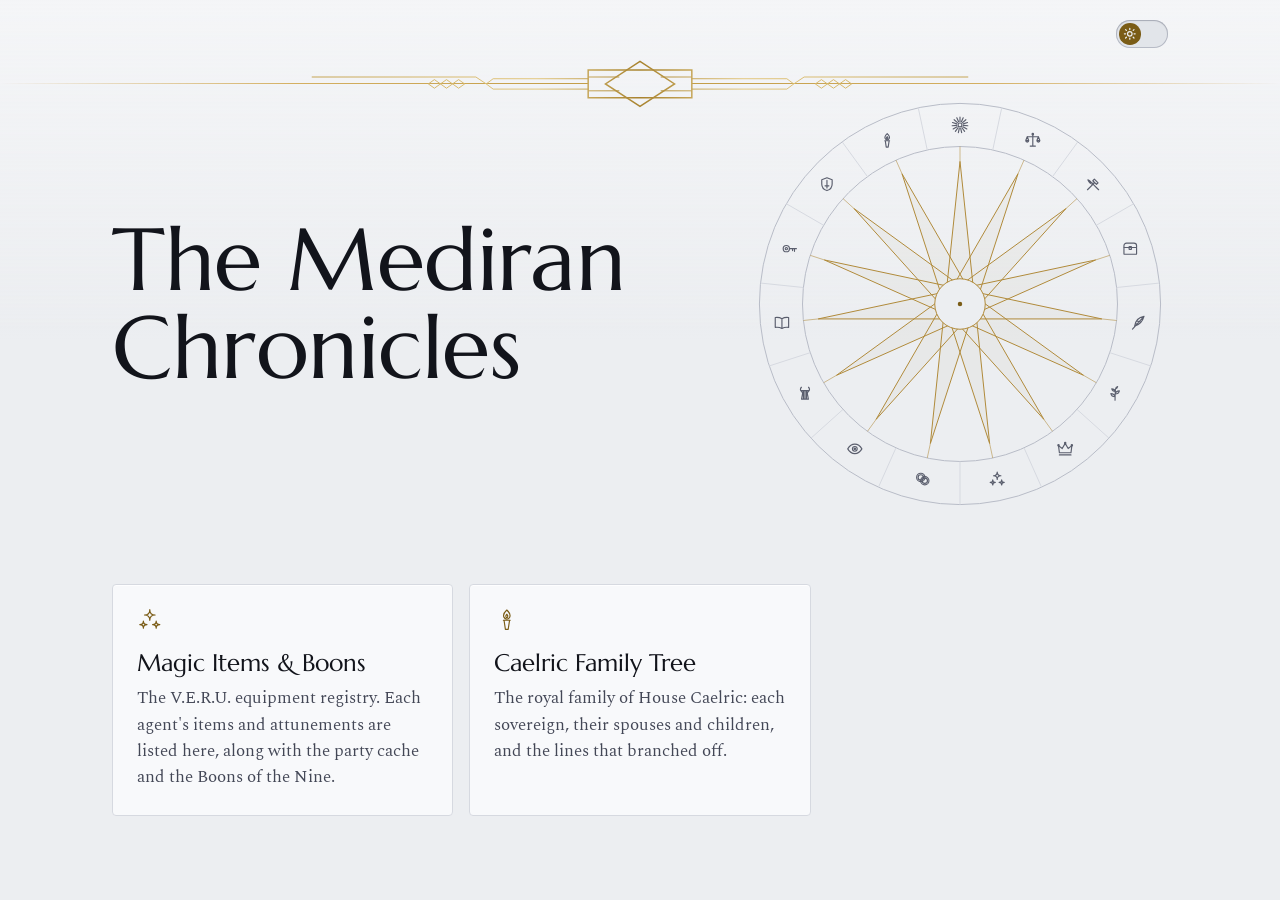
==== commit 98199aef: "Add files via upload" ====
--- a/index.html
+++ b/index.html
@@ -6,8 +6,9 @@
 <meta name="color-scheme" content="light dark">
 <meta name="theme-color" content="#eceef1" media="(prefers-color-scheme: light)">
 <meta name="theme-color" content="#08090f" media="(prefers-color-scheme: dark)">
-<meta name="description" content="Reference pages for The Mediran Chronicles: magic items, the festival stalls and the royal line of House Caelric.">
+<meta name="description" content="Reference pages for The Mediran Chronicles: magic items and the family tree of House Caelric.">
 <title>The Mediran Chronicles</title>
+<link rel="stylesheet" href="crown.css"><script src="crown.js" defer></script>
 <script src="theme.js"></script>
 <link rel="preconnect" href="https://fonts.googleapis.com">
 <link rel="preconnect" href="https://fonts.gstatic.com" crossorigin>
@@ -90,7 +91,7 @@
     <div>
       <h1>The Mediran Chronicles</h1>
     </div>
-    <svg class="dial" viewBox="-280 -280 560 560" role="img" aria-label="The Fifteen Ascendants"><circle class="ring" r="270"/><circle class="ring" r="212"/><path class="divider" d="M44.1 -207.4L56.2 -264.1M124.6 -171.5L158.7 -218.4M183.6 -106.0L233.8 -135.0M210.8 -22.2L268.5 -28.2M201.6 65.5L256.8 83.4M157.5 141.9L200.7 180.7M86.2 193.7L109.8 246.7M0.0 212.0L0.0 270.0M-86.2 193.7L-109.8 246.7M-157.5 141.9L-200.7 180.7M-201.6 65.5L-256.8 83.4M-210.8 -22.2L-268.5 -28.2M-183.6 -106.0L-233.8 -135.0M-124.6 -171.5L-158.7 -218.4M-44.1 -207.4L-56.2 -264.1"/><path class="star" pathLength="1" d="M0.0 -192.0L39.9 187.8L-78.1 -175.4L112.9 155.3L-142.7 -128.5L166.3 96.0L-182.6 -59.3L190.9 20.1L-190.9 20.1L182.6 -59.3L-166.3 96.0L142.7 -128.5L-112.9 155.3L78.1 -175.4L-39.9 187.8Z"/><path class="ray" d="M0.0 -192.0L0.0 -212.0M78.1 -175.4L86.2 -193.7M142.7 -128.5L157.5 -141.9M182.6 -59.3L201.6 -65.5M190.9 20.1L210.8 22.2M166.3 96.0L183.6 106.0M112.9 155.3L124.6 171.5M39.9 187.8L44.1 207.4M-39.9 187.8L-44.1 207.4M-112.9 155.3L-124.6 171.5M-166.3 96.0L-183.6 106.0M-190.9 20.1L-210.8 22.2M-182.6 -59.3L-201.6 -65.5M-142.7 -128.5L-157.5 -141.9M-78.1 -175.4L-86.2 -193.7"/><circle class="hub-ring" r="34"/><circle class="hub-dot" r="3"/><g class="asc" style="--i:0"><title>The Luminary: Religion, Inspiration, Light</title><svg class="sigil" x="-12.0" y="-253.0" width="24" height="24" viewBox="0 0 24 24" aria-hidden="true"><path d="M12.00 7.40L12.00 1.40M13.87 7.80L16.31 2.32M15.42 8.92L19.88 4.91M16.37 10.58L22.08 8.72M16.57 12.48L22.54 13.11M15.98 14.30L21.18 17.30M14.70 15.72L18.23 20.58M12.96 16.50L14.20 22.37M11.04 16.50L9.80 22.37M9.30 15.72L5.77 20.58M8.02 14.30L2.82 17.30M7.43 12.48L1.46 13.11M7.63 10.58L1.92 8.72M8.58 8.92L4.12 4.91M10.13 7.80L7.69 2.32"/><circle cx="12" cy="12" r="2.6"/></svg></g><g class="asc" style="--i:1"><title>The Arbiter: Law, Justice, Redemption</title><svg class="sigil" x="86.0" y="-232.2" width="24" height="24" viewBox="0 0 24 24" aria-hidden="true"><path d="M12 4.6v15M8.5 19.6h7M4.5 7h15M4.5 7l-2 5.2M4.5 7l2 5.2M19.5 7l-2 5.2M19.5 7l2 5.2M2.5 12.2h4a2 2 0 0 1-4 0zM17.5 12.2h4a2 2 0 0 1-4 0z"/><circle cx="12" cy="3.6" r="1"/></svg></g><g class="asc" style="--i:2"><title>The Artisan: Craft, Innovation, Ingenuity</title><svg class="sigil" x="167.1" y="-173.3" width="24" height="24" viewBox="0 0 24 24" aria-hidden="true"><path d="M4.5 19.5 14.15 9.87M13.79 5.27l4.95 4.95-2.12 2.12-4.95-4.95z"/><path d="M19.5 19.5 11.2 11.2M11.2 11.2l-1.6-1.6M9.6 9.6C8.4 8.3 7 7.1 5 6.2c.9 2 2.1 3.4 3.4 4.6z"/><path d="M12.1 10.3l-1.8 1.8" /></svg></g><g class="asc" style="--i:3"><title>The Collector: Wealth, Preservation, Ambition</title><svg class="sigil" x="217.2" y="-86.5" width="24" height="24" viewBox="0 0 24 24" aria-hidden="true"><path d="M3.5 10.5V8a3.5 3.5 0 0 1 3.5-3.5h10A3.5 3.5 0 0 1 20.5 8v2.5"/><rect x="3.5" y="10.5" width="17" height="9" rx=".8"/><rect x="10.4" y="9.2" width="3.2" height="3.8" rx=".5"/></svg></g><g class="asc" style="--i:4"><title>The Diplomat: Diplomacy, Persuasion, Influence</title><svg class="sigil" x="227.7" y="13.2" width="24" height="24" viewBox="0 0 24 24" aria-hidden="true"><path d="M20 3.5C12.8 4.6 8.4 10 7.3 16.8c5.4-1.5 10.6-5.9 12.7-13.3zM20 3.5 4.5 20.5M9.5 13.6l3.2.4M11.6 10.2l3 .3"/></svg></g><g class="asc" style="--i:5"><title>The Healer: Medicine, Compassion, Sanctuary</title><svg class="sigil" x="196.7" y="108.5" width="24" height="24" viewBox="0 0 24 24" aria-hidden="true"><path d="M12 21c0-5.5.2-10.6.6-15M12 16.2c-3 0-5.1-1.5-5.6-4.1 3 0 5.1 1.5 5.6 4.1zM12.2 12.6c3 0 5.1-1.5 5.6-4.1-3 0-5.1 1.5-5.6 4.1zM12.3 9.2c-2.5 0-4.2-1.3-4.7-3.4 2.5 0 4.2 1.3 4.7 3.4zM12.6 6c1.6-.4 2.6-1.6 2.9-3.2-1.6.4-2.6 1.6-2.9 3.2z"/></svg></g><g class="asc" style="--i:6"><title>The King: The Royal House Caelric</title><svg class="sigil" x="129.6" y="183.0" width="24" height="24" viewBox="0 0 24 24" aria-hidden="true"><path d="M4.2 17.2 3 7.6l5 4 4-7 4 7 5-4-1.2 9.6zM4.2 20.2h15.6"/><circle cx="12" cy="4.2" r=".9"/><circle cx="3" cy="7.2" r=".9"/><circle cx="21" cy="7.2" r=".9"/></svg></g><g class="asc" style="--i:7"><title>The Magus: Magic Items &amp; Boons</title><svg class="sigil" x="38.1" y="223.7" width="24" height="24" viewBox="0 0 24 24" aria-hidden="true"><path d="M12,2.5Q12,7.5 17,7.5Q12,7.5 12,12.5Q12,7.5 7,7.5Q12,7.5 12,2.5ZM6,13.1Q6,16.5 9.4,16.5Q6,16.5 6,19.9Q6,16.5 2.6,16.5Q6,16.5 6,13.1ZM18,13.1Q18,16.5 21.4,16.5Q18,16.5 18,19.9Q18,16.5 14.6,16.5Q18,16.5 18,13.1Z"/></svg></g><g class="asc" style="--i:8"><title>The Merchant: The Festival Bazaar</title><svg class="sigil" x="-62.1" y="223.7" width="24" height="24" viewBox="0 0 24 24" aria-hidden="true"><circle cx="9.3" cy="9.8" r="5.6"/><circle cx="9.3" cy="9.8" r="3.6"/><circle cx="14.7" cy="14.2" r="5.6"/><circle cx="14.7" cy="14.2" r="3.6"/></svg></g><g class="asc" style="--i:9"><title>The Oracle: Prophecy, Insight, Fate</title><svg class="sigil" x="-153.6" y="183.0" width="24" height="24" viewBox="0 0 24 24" aria-hidden="true"><path d="M2.5 12c2.5-4.4 5.8-6.4 9.5-6.4s7 2 9.5 6.4c-2.5 4.4-5.8 6.4-9.5 6.4S5 16.4 2.5 12z"/><circle cx="12" cy="12" r="3.2"/><circle cx="12" cy="12" r="1" class="fill"/></svg></g><g class="asc" style="--i:10"><title>The Reveler: Tea &amp; Jade</title><svg class="sigil" x="-220.7" y="108.5" width="24" height="24" viewBox="0 0 24 24" aria-hidden="true"><path d="M7.2 3.6C5.2 5.6 5.6 8 7.6 9.4c1.5 1.1 1.6 2.9.7 5.4L7.4 19.6h9.2l-.9-4.8c-.9-2.5-.8-4.3.7-5.4 2-1.4 2.4-3.8.4-5.8M7.4 8.2h9.2M10 8.2v11.4M12 8.2v11.4M14 8.2v11.4"/></svg></g><g class="asc" style="--i:11"><title>The Scholar: Knowledge, Education, Logic</title><svg class="sigil" x="-251.7" y="13.2" width="24" height="24" viewBox="0 0 24 24" aria-hidden="true"><path d="M12 6.6C9.6 5.1 6.6 4.6 3 5v13.2c3.6-.4 6.6.1 9 1.6 2.4-1.5 5.4-2 9-1.6V5c-3.6-.4-6.6.1-9 1.6zM12 6.6v13.2"/></svg></g><g class="asc" style="--i:12"><title>The Seeker: Secrets, Curiosity, Shadows</title><svg class="sigil" x="-241.2" y="-86.5" width="24" height="24" viewBox="0 0 24 24" aria-hidden="true"><circle cx="7.4" cy="12" r="4.2"/><circle cx="7.4" cy="12" r="1.5"/><path d="M11.6 12h9.4M18.4 12v3.6M15.8 12v2.6"/></svg></g><g class="asc" style="--i:13"><title>The Tactician: War, Strategy, Discipline</title><svg class="sigil" x="-191.1" y="-173.3" width="24" height="24" viewBox="0 0 24 24" aria-hidden="true"><path d="M12 3.4 5 6v5.6c0 4.4 2.9 7.7 7 9 4.1-1.3 7-4.6 7-9V6z"/><path d="M12 6.8v10.4M9.4 14.2h5.2"/></svg></g><g class="asc" style="--i:14"><title>The Torchbearer: House Caelric, the Full Line</title><svg class="sigil" x="-110.0" y="-232.2" width="24" height="24" viewBox="0 0 24 24" aria-hidden="true"><path d="M9.4 12.4h5.2l-1.3 8.6h-2.6zM8.8 12.4h6.4"/><path d="M12 2.8c2.6 2.4 3.7 4.6 2.7 6.7-.6 1.2-1.6 1.8-2.7 1.8s-2.1-.6-2.7-1.8C8.3 7.4 9.4 5.2 12 2.8z"/><path d="M12 6.8c.9.9 1.2 1.8.8 2.6-.2.4-.5.6-.8.6s-.6-.2-.8-.6c-.4-.8-.1-1.7.8-2.6z"/></svg></g></svg>
+    <svg class="dial" viewBox="-280 -280 560 560" role="img" aria-label="The Fifteen Ascendants"><circle class="ring" r="270"/><circle class="ring" r="212"/><path class="divider" d="M44.1 -207.4L56.2 -264.1M124.6 -171.5L158.7 -218.4M183.6 -106.0L233.8 -135.0M210.8 -22.2L268.5 -28.2M201.6 65.5L256.8 83.4M157.5 141.9L200.7 180.7M86.2 193.7L109.8 246.7M0.0 212.0L0.0 270.0M-86.2 193.7L-109.8 246.7M-157.5 141.9L-200.7 180.7M-201.6 65.5L-256.8 83.4M-210.8 -22.2L-268.5 -28.2M-183.6 -106.0L-233.8 -135.0M-124.6 -171.5L-158.7 -218.4M-44.1 -207.4L-56.2 -264.1"/><path class="star" pathLength="1" d="M0.0 -192.0L39.9 187.8L-78.1 -175.4L112.9 155.3L-142.7 -128.5L166.3 96.0L-182.6 -59.3L190.9 20.1L-190.9 20.1L182.6 -59.3L-166.3 96.0L142.7 -128.5L-112.9 155.3L78.1 -175.4L-39.9 187.8Z"/><path class="ray" d="M0.0 -192.0L0.0 -212.0M78.1 -175.4L86.2 -193.7M142.7 -128.5L157.5 -141.9M182.6 -59.3L201.6 -65.5M190.9 20.1L210.8 22.2M166.3 96.0L183.6 106.0M112.9 155.3L124.6 171.5M39.9 187.8L44.1 207.4M-39.9 187.8L-44.1 207.4M-112.9 155.3L-124.6 171.5M-166.3 96.0L-183.6 106.0M-190.9 20.1L-210.8 22.2M-182.6 -59.3L-201.6 -65.5M-142.7 -128.5L-157.5 -141.9M-78.1 -175.4L-86.2 -193.7"/><circle class="hub-ring" r="34"/><circle class="hub-dot" r="3"/><g class="asc" style="--i:0"><title>The Luminary: Religion, Inspiration, Light</title><svg class="sigil" x="-12.0" y="-253.0" width="24" height="24" viewBox="0 0 24 24" aria-hidden="true"><path d="M12.00 7.40L12.00 1.40M13.87 7.80L16.31 2.32M15.42 8.92L19.88 4.91M16.37 10.58L22.08 8.72M16.57 12.48L22.54 13.11M15.98 14.30L21.18 17.30M14.70 15.72L18.23 20.58M12.96 16.50L14.20 22.37M11.04 16.50L9.80 22.37M9.30 15.72L5.77 20.58M8.02 14.30L2.82 17.30M7.43 12.48L1.46 13.11M7.63 10.58L1.92 8.72M8.58 8.92L4.12 4.91M10.13 7.80L7.69 2.32"/><circle cx="12" cy="12" r="2.6"/></svg></g><g class="asc" style="--i:1"><title>The Arbiter: Law, Justice, Redemption</title><svg class="sigil" x="86.0" y="-232.2" width="24" height="24" viewBox="0 0 24 24" aria-hidden="true"><path d="M12 4.6v15M8.5 19.6h7M4.5 7h15M4.5 7l-2 5.2M4.5 7l2 5.2M19.5 7l-2 5.2M19.5 7l2 5.2M2.5 12.2h4a2 2 0 0 1-4 0zM17.5 12.2h4a2 2 0 0 1-4 0z"/><circle cx="12" cy="3.6" r="1"/></svg></g><g class="asc" style="--i:2"><title>The Artisan: Craft, Innovation, Ingenuity</title><svg class="sigil" x="167.1" y="-173.3" width="24" height="24" viewBox="0 0 24 24" aria-hidden="true"><path d="M4.5 19.5 14.15 9.87M13.79 5.27l4.95 4.95-2.12 2.12-4.95-4.95z"/><path d="M19.5 19.5 11.2 11.2M11.2 11.2l-1.6-1.6M9.6 9.6C8.4 8.3 7 7.1 5 6.2c.9 2 2.1 3.4 3.4 4.6z"/><path d="M12.1 10.3l-1.8 1.8" /></svg></g><g class="asc" style="--i:3"><title>The Collector: Wealth, Preservation, Ambition</title><svg class="sigil" x="217.2" y="-86.5" width="24" height="24" viewBox="0 0 24 24" aria-hidden="true"><path d="M3.5 10.5V8a3.5 3.5 0 0 1 3.5-3.5h10A3.5 3.5 0 0 1 20.5 8v2.5"/><rect x="3.5" y="10.5" width="17" height="9" rx=".8"/><rect x="10.4" y="9.2" width="3.2" height="3.8" rx=".5"/></svg></g><g class="asc" style="--i:4"><title>The Diplomat: Diplomacy, Persuasion, Influence</title><svg class="sigil" x="227.7" y="13.2" width="24" height="24" viewBox="0 0 24 24" aria-hidden="true"><path d="M20 3.5C12.8 4.6 8.4 10 7.3 16.8c5.4-1.5 10.6-5.9 12.7-13.3zM20 3.5 4.5 20.5M9.5 13.6l3.2.4M11.6 10.2l3 .3"/></svg></g><g class="asc" style="--i:5"><title>The Healer: Medicine, Compassion, Sanctuary</title><svg class="sigil" x="196.7" y="108.5" width="24" height="24" viewBox="0 0 24 24" aria-hidden="true"><path d="M12 21c0-5.5.2-10.6.6-15M12 16.2c-3 0-5.1-1.5-5.6-4.1 3 0 5.1 1.5 5.6 4.1zM12.2 12.6c3 0 5.1-1.5 5.6-4.1-3 0-5.1 1.5-5.6 4.1zM12.3 9.2c-2.5 0-4.2-1.3-4.7-3.4 2.5 0 4.2 1.3 4.7 3.4zM12.6 6c1.6-.4 2.6-1.6 2.9-3.2-1.6.4-2.6 1.6-2.9 3.2z"/></svg></g><g class="asc" style="--i:6"><title>The King: Rulership, Authority, Oaths</title><svg class="sigil" x="129.6" y="183.0" width="24" height="24" viewBox="0 0 24 24" aria-hidden="true"><path d="M4.2 17.2 3 7.6l5 4 4-7 4 7 5-4-1.2 9.6zM4.2 20.2h15.6"/><circle cx="12" cy="4.2" r=".9"/><circle cx="3" cy="7.2" r=".9"/><circle cx="21" cy="7.2" r=".9"/></svg></g><g class="asc" style="--i:7"><title>The Magus: Arcana, Chaos, Balance</title><svg class="sigil" x="38.1" y="223.7" width="24" height="24" viewBox="0 0 24 24" aria-hidden="true"><path d="M12,2.5Q12,7.5 17,7.5Q12,7.5 12,12.5Q12,7.5 7,7.5Q12,7.5 12,2.5ZM6,13.1Q6,16.5 9.4,16.5Q6,16.5 6,19.9Q6,16.5 2.6,16.5Q6,16.5 6,13.1ZM18,13.1Q18,16.5 21.4,16.5Q18,16.5 18,19.9Q18,16.5 14.6,16.5Q18,16.5 18,13.1Z"/></svg></g><g class="asc" style="--i:8"><title>The Merchant: Commerce, Prosperity, Travel</title><svg class="sigil" x="-62.1" y="223.7" width="24" height="24" viewBox="0 0 24 24" aria-hidden="true"><circle cx="9.3" cy="9.8" r="5.6"/><circle cx="9.3" cy="9.8" r="3.6"/><circle cx="14.7" cy="14.2" r="5.6"/><circle cx="14.7" cy="14.2" r="3.6"/></svg></g><g class="asc" style="--i:9"><title>The Oracle: Prophecy, Insight, Fate</title><svg class="sigil" x="-153.6" y="183.0" width="24" height="24" viewBox="0 0 24 24" aria-hidden="true"><path d="M2.5 12c2.5-4.4 5.8-6.4 9.5-6.4s7 2 9.5 6.4c-2.5 4.4-5.8 6.4-9.5 6.4S5 16.4 2.5 12z"/><circle cx="12" cy="12" r="3.2"/><circle cx="12" cy="12" r="1" class="fill"/></svg></g><g class="asc" style="--i:10"><title>The Reveler: Festivals, Indulgence, Luck</title><svg class="sigil" x="-220.7" y="108.5" width="24" height="24" viewBox="0 0 24 24" aria-hidden="true"><path d="M7.2 3.6C5.2 5.6 5.6 8 7.6 9.4c1.5 1.1 1.6 2.9.7 5.4L7.4 19.6h9.2l-.9-4.8c-.9-2.5-.8-4.3.7-5.4 2-1.4 2.4-3.8.4-5.8M7.4 8.2h9.2M10 8.2v11.4M12 8.2v11.4M14 8.2v11.4"/></svg></g><g class="asc" style="--i:11"><title>The Scholar: Knowledge, Education, Logic</title><svg class="sigil" x="-251.7" y="13.2" width="24" height="24" viewBox="0 0 24 24" aria-hidden="true"><path d="M12 6.6C9.6 5.1 6.6 4.6 3 5v13.2c3.6-.4 6.6.1 9 1.6 2.4-1.5 5.4-2 9-1.6V5c-3.6-.4-6.6.1-9 1.6zM12 6.6v13.2"/></svg></g><g class="asc" style="--i:12"><title>The Seeker: Secrets, Curiosity, Shadows</title><svg class="sigil" x="-241.2" y="-86.5" width="24" height="24" viewBox="0 0 24 24" aria-hidden="true"><circle cx="7.4" cy="12" r="4.2"/><circle cx="7.4" cy="12" r="1.5"/><path d="M11.6 12h9.4M18.4 12v3.6M15.8 12v2.6"/></svg></g><g class="asc" style="--i:13"><title>The Tactician: War, Strategy, Discipline</title><svg class="sigil" x="-191.1" y="-173.3" width="24" height="24" viewBox="0 0 24 24" aria-hidden="true"><path d="M12 3.4 5 6v5.6c0 4.4 2.9 7.7 7 9 4.1-1.3 7-4.6 7-9V6z"/><path d="M12 6.8v10.4M9.4 14.2h5.2"/></svg></g><g class="asc" style="--i:14"><title>The Torchbearer: Civilization, Hope, Ambition</title><svg class="sigil" x="-110.0" y="-232.2" width="24" height="24" viewBox="0 0 24 24" aria-hidden="true"><path d="M9.4 12.4h5.2l-1.3 8.6h-2.6zM8.8 12.4h6.4"/><path d="M12 2.8c2.6 2.4 3.7 4.6 2.7 6.7-.6 1.2-1.6 1.8-2.7 1.8s-2.1-.6-2.7-1.8C8.3 7.4 9.4 5.2 12 2.8z"/><path d="M12 6.8c.9.9 1.2 1.8.8 2.6-.2.4-.5.6-.8.6s-.6-.2-.8-.6c-.4-.8-.1-1.7.8-2.6z"/></svg></g></svg>
   </header>
 
   <main>
@@ -103,31 +104,10 @@
         </a>
       </li>
       <li>
-        <a class="entry" href="festival-bazaar.html">
-          <span class="entry-mark"><svg class="sigil" viewBox="0 0 24 24" aria-hidden="true"><circle cx="9.3" cy="9.8" r="5.6"/><circle cx="9.3" cy="9.8" r="3.6"/><circle cx="14.7" cy="14.2" r="5.6"/><circle cx="14.7" cy="14.2" r="3.6"/></svg></span>
-          <h2>The Festival Bazaar</h2>
-          <p>Every merchant's stall on the festival ground. Set the tokens in your purse and each price shows the gold you would still owe.</p>
-        </a>
-      </li>
-      <li>
-        <a class="entry" href="tea-and-jade.html">
-          <span class="entry-mark"><svg class="sigil" viewBox="0 0 24 24" aria-hidden="true"><path d="M7.2 3.6C5.2 5.6 5.6 8 7.6 9.4c1.5 1.1 1.6 2.9.7 5.4L7.4 19.6h9.2l-.9-4.8c-.9-2.5-.8-4.3.7-5.4 2-1.4 2.4-3.8.4-5.8M7.4 8.2h9.2M10 8.2v11.4M12 8.2v11.4M14 8.2v11.4"/></svg></span>
-          <h2>Tea &amp; Jade</h2>
-          <p>Two stalls out of the Jade Provinces. Blend a festival tea or commission a jade carving one component at a time.</p>
-        </a>
-      </li>
-      <li>
-        <a class="entry" href="caelric-roll.html">
-          <span class="entry-mark"><svg class="sigil" viewBox="0 0 24 24" aria-hidden="true"><path d="M4.2 17.2 3 7.6l5 4 4-7 4 7 5-4-1.2 9.6zM4.2 20.2h15.6"/><circle cx="12" cy="4.2" r=".9"/><circle cx="3" cy="7.2" r=".9"/><circle cx="21" cy="7.2" r=".9"/></svg></span>
-          <h2>The Royal House Caelric</h2>
-          <p>The line of kings from the Unification to the present day, with each reign and the successions that were disputed.</p>
-        </a>
-      </li>
-      <li>
         <a class="entry" href="caelric-tree.html">
           <span class="entry-mark"><svg class="sigil" viewBox="0 0 24 24" aria-hidden="true"><path d="M9.4 12.4h5.2l-1.3 8.6h-2.6zM8.8 12.4h6.4"/><path d="M12 2.8c2.6 2.4 3.7 4.6 2.7 6.7-.6 1.2-1.6 1.8-2.7 1.8s-2.1-.6-2.7-1.8C8.3 7.4 9.4 5.2 12 2.8z"/><path d="M12 6.8c.9.9 1.2 1.8.8 2.6-.2.4-.5.6-.8.6s-.6-.2-.8-.6c-.4-.8-.1-1.7.8-2.6z"/></svg></span>
-          <h2>House Caelric, the Full Line</h2>
-          <p>The whole family tree with siblings and consorts, down to the branches of the house that never held the crown.</p>
+          <h2>Caelric Family Tree</h2>
+          <p>The royal family of House Caelric: each sovereign, their spouses and children, and the lines that branched off.</p>
         </a>
       </li>
     </ul>
--- a/crown.css
+++ b/crown.css
@@ -0,0 +1,52 @@
+/* The Mediran Chronicles · header ornament
+   Dark: a field of stars in the night gradient. Light: a gold inlaid rule. */
+.crown {
+  position: absolute; top: 0; left: 0; right: 0; z-index: 0;
+  height: clamp(18rem, 42vw, 30rem);
+  overflow: hidden; pointer-events: none;
+  -webkit-mask-image: linear-gradient(180deg, #000 0%, #000 45%, transparent 100%);
+          mask-image: linear-gradient(180deg, #000 0%, #000 45%, transparent 100%);
+}
+.crown > * { position: absolute; inset: 0; }
+.crown .inlay { display: none; top: calc(env(safe-area-inset-top) + 3.6rem); bottom: auto; height: auto; }
+.crown .inlay svg { position: relative; display: block; width: min(54rem, 100% - 2rem); height: auto; margin-inline: auto; overflow: visible; }
+/* the rule runs on from the ornament to each edge, thinning to nothing */
+.crown .inlay .run { position: absolute; top: 50%; width: calc(50% - min(54rem, 100% - 2rem) * .06); height: 1.5px; margin-top: -.75px; background: var(--run); }
+.crown .inlay .run.l { left: 0;  --run: linear-gradient(90deg, rgba(214,180,98,0), #d4b062 50%, #c29d48); }
+.crown .inlay .run.r { right: 0; --run: linear-gradient(270deg, rgba(214,180,98,0), #d4b062 50%, #c29d48); }
+
+/* ── Night: stars ── */
+.crown .star {
+  position: absolute; border-radius: 50%;
+  background: #e9ecf7;
+  animation: twinkle var(--d) ease-in-out var(--w) infinite;
+  opacity: var(--o);
+}
+.crown .star.warm { background: #f1dfae; }
+.crown .spark {
+  position: absolute; width: var(--s); height: var(--s); color: #e6c983;
+  animation: twinkle var(--d) ease-in-out var(--w) infinite;
+  opacity: var(--o);
+  filter: drop-shadow(0 0 3px rgba(230,201,131,.6));
+}
+.crown .spark svg { width: 100%; height: 100%; fill: currentColor; }
+@keyframes twinkle {
+  0%, 100% { opacity: var(--o); transform: scale(1); }
+  50%      { opacity: calc(var(--o) * .2); transform: scale(.7); }
+}
+
+/* ── Day: a gold inlaid rule ── */
+:root[data-theme="light"] .crown .sky { display: none; }
+:root[data-theme="light"] .crown .inlay { display: block; }
+@media (prefers-color-scheme: light) {
+  :root:not([data-theme]) .crown .sky { display: none; }
+  :root:not([data-theme]) .crown .inlay { display: block; }
+}
+.crown .inlay .gl { fill: none; stroke: url(#crownGold); stroke-width: 1.5; vector-effect: non-scaling-stroke; stroke-linejoin: miter; }
+.crown .inlay .gl.fine { stroke-width: 1; }
+.crown .inlay .gf { fill: url(#crownGold); }
+
+@media (prefers-reduced-motion: reduce) {
+  .crown .star, .crown .spark { animation: none; }
+}
+@media print { .crown { display: none; } }
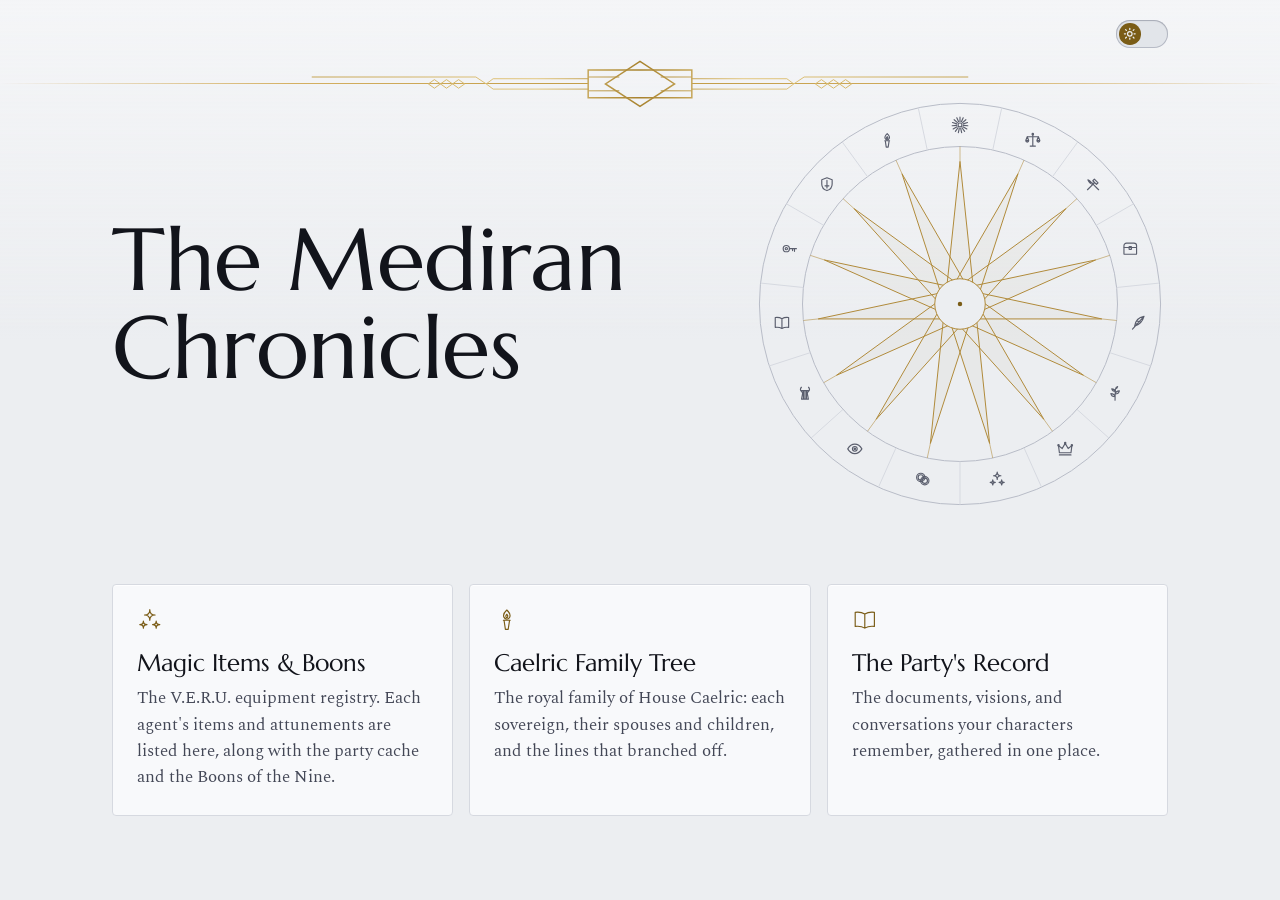
==== commit e8b97e69: "Add files via upload" ====
--- a/index.html
+++ b/index.html
@@ -6,7 +6,7 @@
 <meta name="color-scheme" content="light dark">
 <meta name="theme-color" content="#eceef1" media="(prefers-color-scheme: light)">
 <meta name="theme-color" content="#08090f" media="(prefers-color-scheme: dark)">
-<meta name="description" content="Reference pages for The Mediran Chronicles: magic items and the family tree of House Caelric.">
+<meta name="description" content="Reference pages for The Mediran Chronicles: magic items, the family tree of House Caelric, and the party's record.">
 <title>The Mediran Chronicles</title>
 <link rel="stylesheet" href="crown.css"><script src="crown.js" defer></script>
 <script src="theme.js"></script>
@@ -110,6 +110,13 @@
           <p>The royal family of House Caelric: each sovereign, their spouses and children, and the lines that branched off.</p>
         </a>
       </li>
+      <li>
+        <a class="entry" href="party-record.html">
+          <span class="entry-mark"><svg class="sigil" viewBox="0 0 24 24" aria-hidden="true"><path d="M12 6.6C9.6 5.1 6.6 4.6 3 5v13.2c3.6-.4 6.6.1 9 1.6 2.4-1.5 5.4-2 9-1.6V5c-3.6-.4-6.6.1-9 1.6zM12 6.6v13.2"/></svg></span>
+          <h2>The Party's Record</h2>
+          <p>The documents, visions, and conversations your characters remember, gathered in one place.</p>
+        </a>
+      </li>
     </ul>
   </main>
 </div>
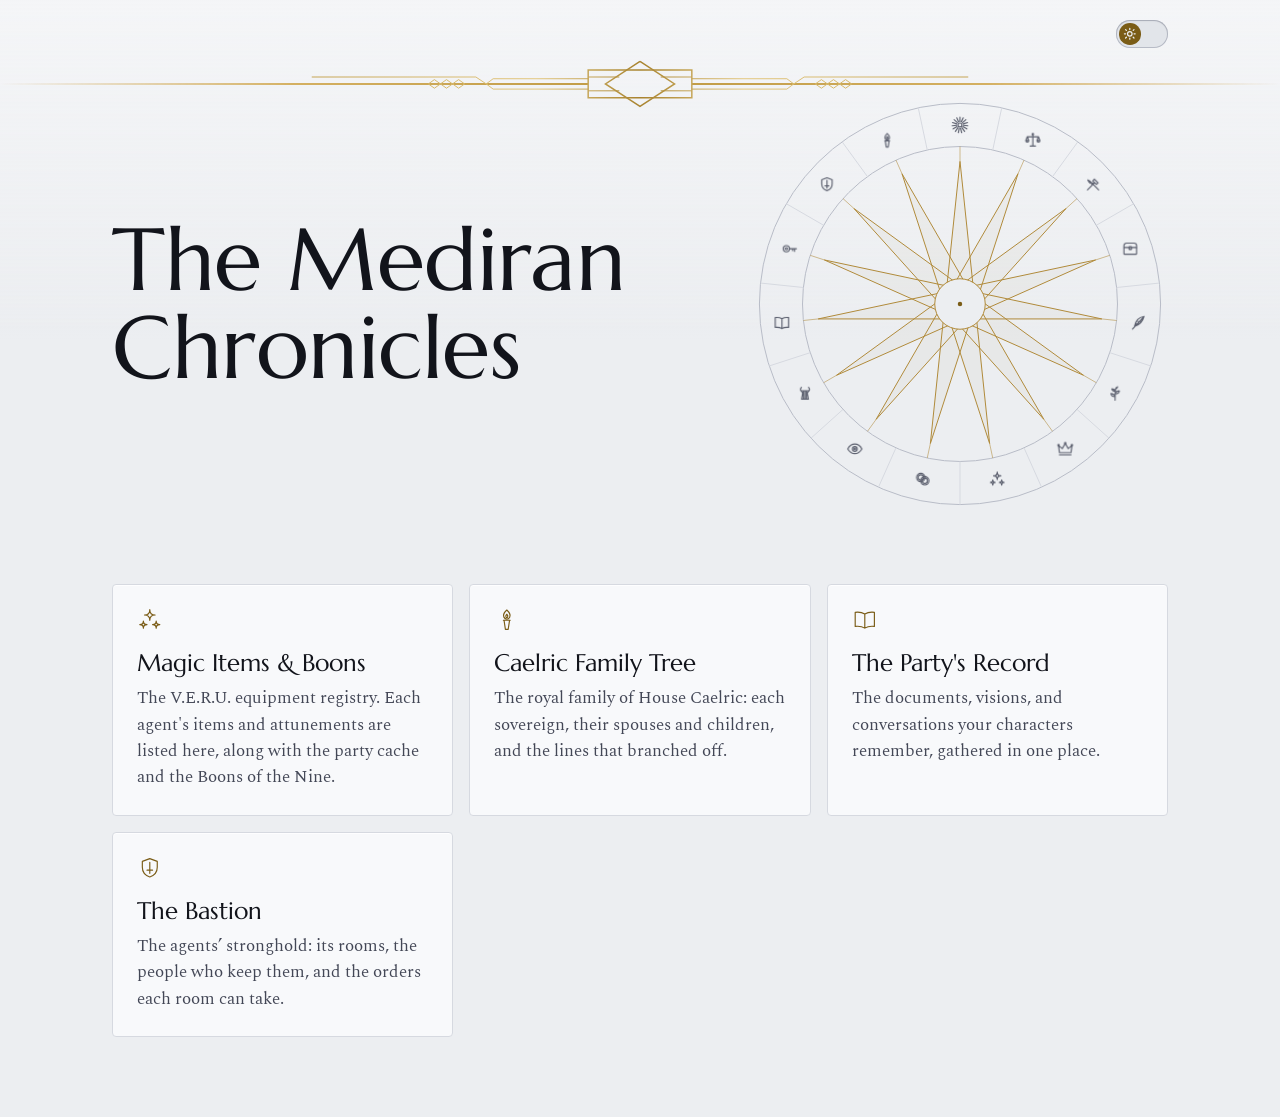
==== commit 8131e83e: "Add files via upload" ====
--- a/index.html
+++ b/index.html
@@ -6,7 +6,7 @@
 <meta name="color-scheme" content="light dark">
 <meta name="theme-color" content="#eceef1" media="(prefers-color-scheme: light)">
 <meta name="theme-color" content="#08090f" media="(prefers-color-scheme: dark)">
-<meta name="description" content="Reference pages for The Mediran Chronicles: magic items, the family tree of House Caelric, and the party's record.">
+<meta name="description" content="Reference pages for The Mediran Chronicles: magic items, the family tree of House Caelric, the party's record, and the Bastion.">
 <title>The Mediran Chronicles</title>
 <link rel="stylesheet" href="crown.css"><script src="crown.js" defer></script>
 <script src="theme.js"></script>
@@ -117,6 +117,13 @@
           <p>The documents, visions, and conversations your characters remember, gathered in one place.</p>
         </a>
       </li>
+      <li>
+        <a class="entry" href="bastion.html">
+          <span class="entry-mark"><svg class="sigil" viewBox="0 0 24 24" aria-hidden="true"><path d="M12 3.4 5 6v5.6c0 4.4 2.9 7.7 7 9 4.1-1.3 7-4.6 7-9V6z"/><path d="M12 6.8v10.4M9.4 14.2h5.2"/></svg></span>
+          <h2>The Bastion</h2>
+          <p>The agents&rsquo; stronghold: its rooms, the people who keep them, and the orders each room can take.</p>
+        </a>
+      </li>
     </ul>
   </main>
 </div>
--- a/crown.css
+++ b/crown.css
@@ -50,3 +50,31 @@
   .crown .star, .crown .spark { animation: none; }
 }
 @media print { .crown { display: none; } }
+
+/* ── Day: the rule draws itself in from the centre, then catches the light now and then ── */
+.crown .inlay .draw .gl { stroke-dasharray: 1; stroke-dashoffset: 1; animation: crown-draw 1.1s cubic-bezier(.45,.05,.25,1) var(--dl) forwards; }
+.crown .inlay .shine { filter: drop-shadow(0 0 2px rgba(240,196,84,.9)) drop-shadow(0 0 6px rgba(240,196,84,.55)); }
+.crown .inlay .shine .gl { stroke: url(#crownShine); stroke-width: 1.8; opacity: 0; animation: crown-show .01s linear 2s forwards; }
+.crown .inlay .run { transform: scaleX(0); animation: crown-run 1.4s cubic-bezier(.3,.1,.2,1) 1.1s forwards; }
+.crown .inlay .run.l { transform-origin: right center; }
+.crown .inlay .run.r { transform-origin: left center; }
+/* the shine carries on along the rule out to the edges */
+.crown .inlay .run::after {
+  content: ''; position: absolute; inset: -1px 0; opacity: 0;
+  background: linear-gradient(90deg, transparent, #ffe9a8, transparent) no-repeat;
+  box-shadow: none; filter: drop-shadow(0 0 3px rgba(240,196,84,.9));
+  background-size: 9rem 100%;
+}
+.crown .inlay .run.r::after { animation: crown-sweep-r 9s linear 2s infinite; }
+.crown .inlay .run.l::after { animation: crown-sweep-l 9s linear 2s infinite; }
+@keyframes crown-draw { to { stroke-dashoffset: 0; } }
+@keyframes crown-show { to { opacity: 1; } }
+@keyframes crown-run  { to { transform: scaleX(1); } }
+/* one band of light crosses the whole rule from left to right: left run, ornament, right run */
+@keyframes crown-sweep-l { 0%, 15% { opacity: 1; background-position: -9rem 0; } 35% { opacity: 1; background-position: calc(100% + 9rem) 0; } 36%, 100% { opacity: 0; } }
+@keyframes crown-sweep-r { 0%, 59% { opacity: 1; background-position: -9rem 0; } 80% { opacity: 1; background-position: calc(100% + 9rem) 0; } 81%, 100% { opacity: 0; } }
+@media (prefers-reduced-motion: reduce) {
+  .crown .inlay .draw .gl { animation: none; stroke-dashoffset: 0; }
+  .crown .inlay .run { animation: none; transform: none; }
+  .crown .inlay .shine, .crown .inlay .run::after { display: none; }
+}
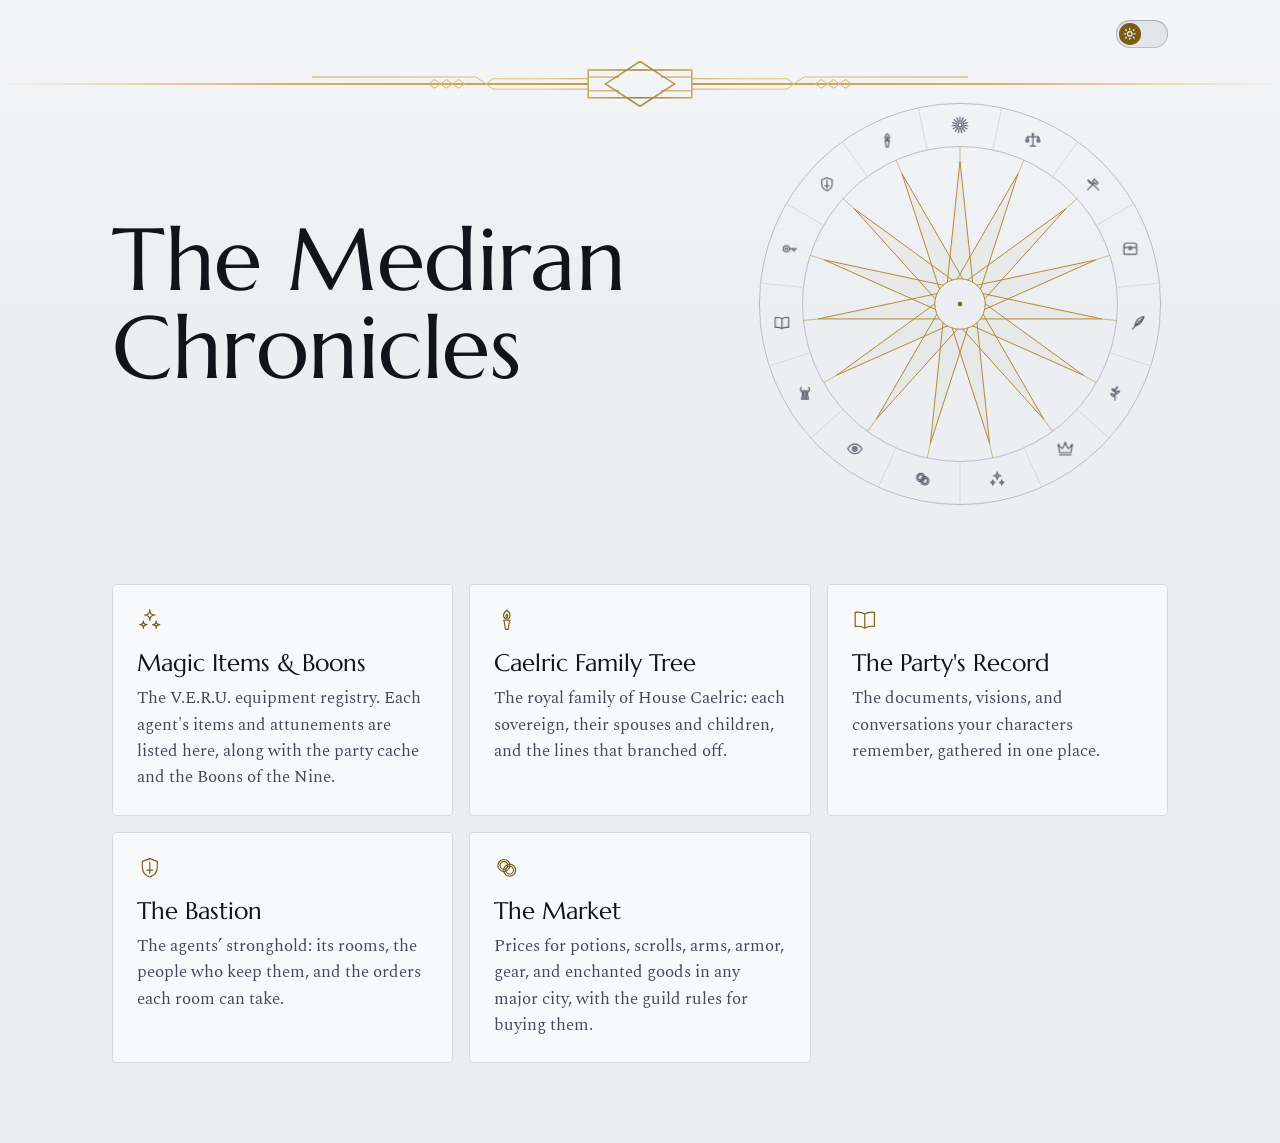
==== commit 7c877a9a: "Link the Market from the front page Co-Authored-By: Claude Opus 5.5 <noreply@anthropic.com> Claude-S" ====
--- a/index.html
+++ b/index.html
@@ -6,7 +6,7 @@
 <meta name="color-scheme" content="light dark">
 <meta name="theme-color" content="#eceef1" media="(prefers-color-scheme: light)">
 <meta name="theme-color" content="#08090f" media="(prefers-color-scheme: dark)">
-<meta name="description" content="Reference pages for The Mediran Chronicles: magic items, the family tree of House Caelric, the party's record, and the Bastion.">
+<meta name="description" content="Reference pages for The Mediran Chronicles: magic items, the family tree of House Caelric, the party's record, the Bastion, and the Market.">
 <title>The Mediran Chronicles</title>
 <link rel="stylesheet" href="crown.css"><script src="crown.js" defer></script>
 <script src="theme.js"></script>
@@ -124,6 +124,13 @@
           <p>The agents&rsquo; stronghold: its rooms, the people who keep them, and the orders each room can take.</p>
         </a>
       </li>
+      <li>
+        <a class="entry" href="market.html">
+          <span class="entry-mark"><svg class="sigil" viewBox="0 0 24 24" aria-hidden="true"><circle cx="9.3" cy="9.8" r="5.6"/><circle cx="9.3" cy="9.8" r="3.6"/><circle cx="14.7" cy="14.2" r="5.6"/><circle cx="14.7" cy="14.2" r="3.6"/></svg></span>
+          <h2>The Market</h2>
+          <p>Prices for potions, scrolls, arms, armor, gear, and enchanted goods in any major city, with the guild rules for buying them.</p>
+        </a>
+      </li>
     </ul>
   </main>
 </div>
